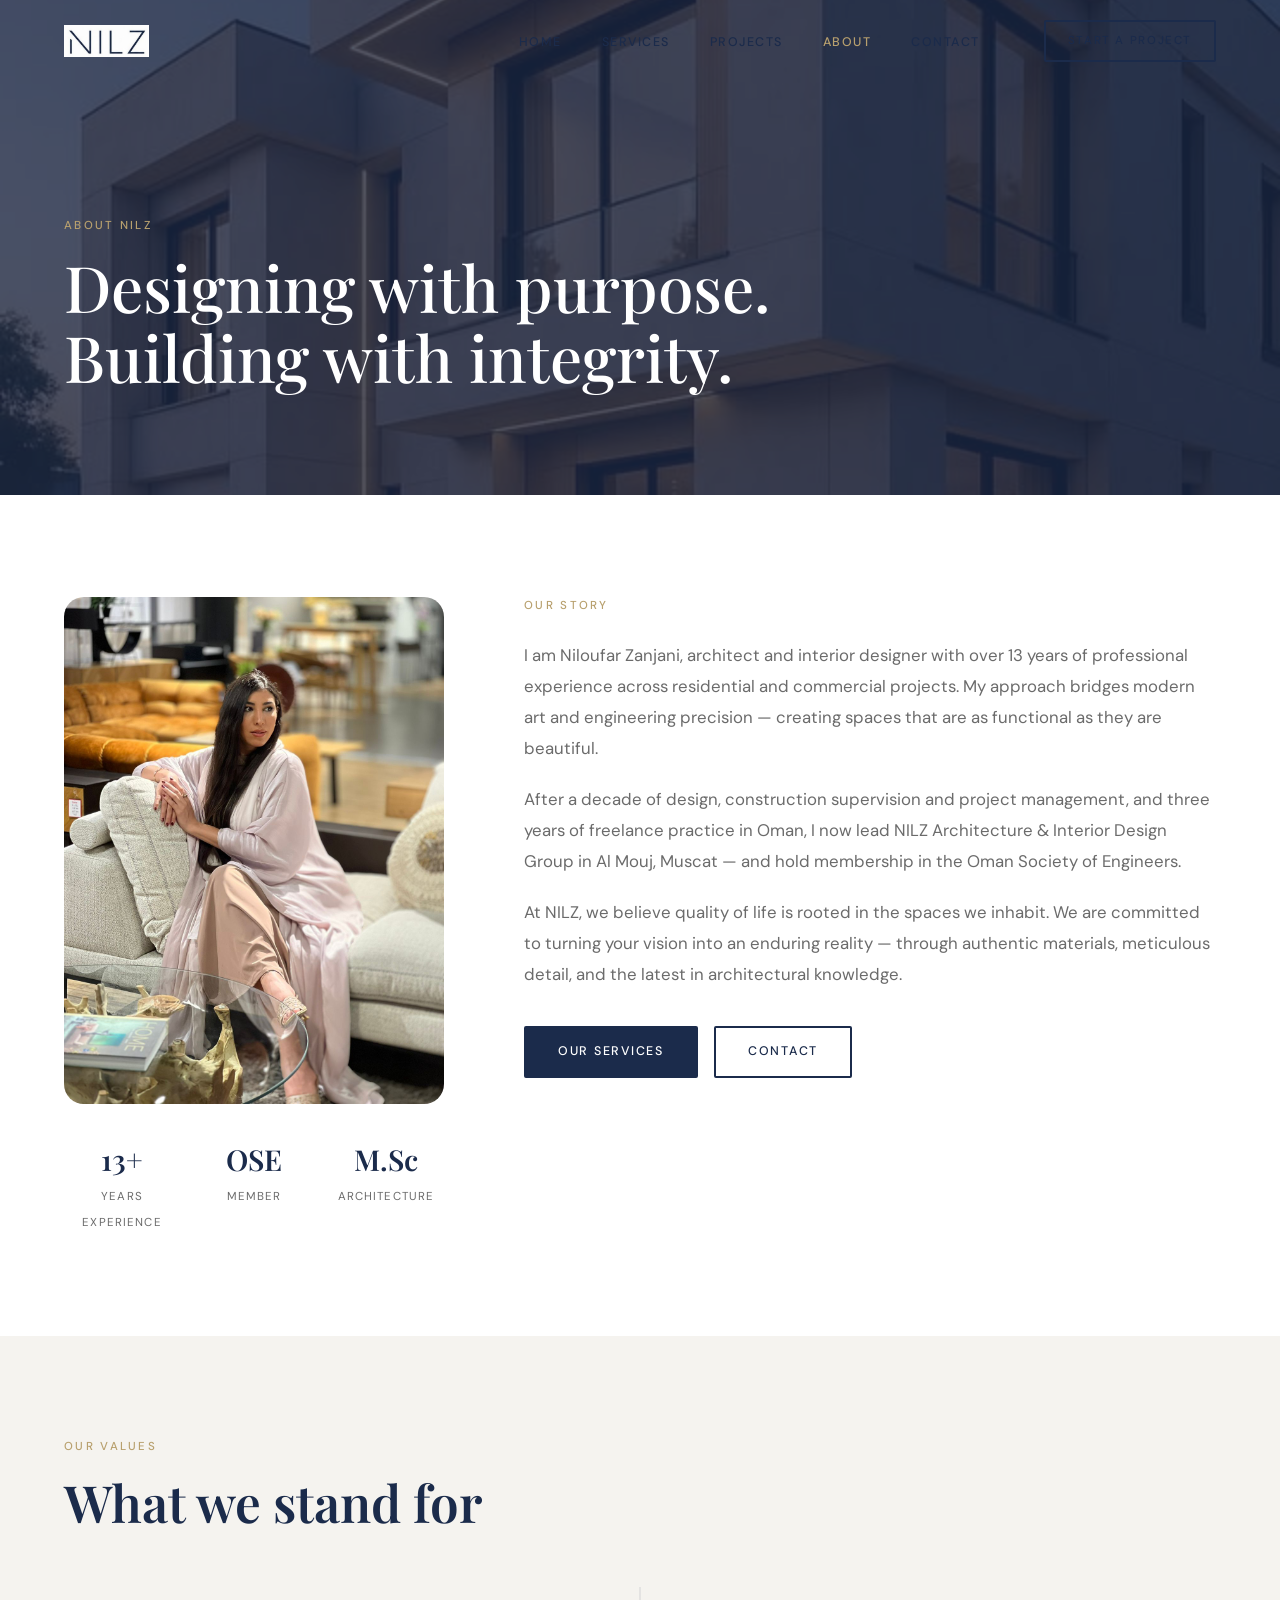
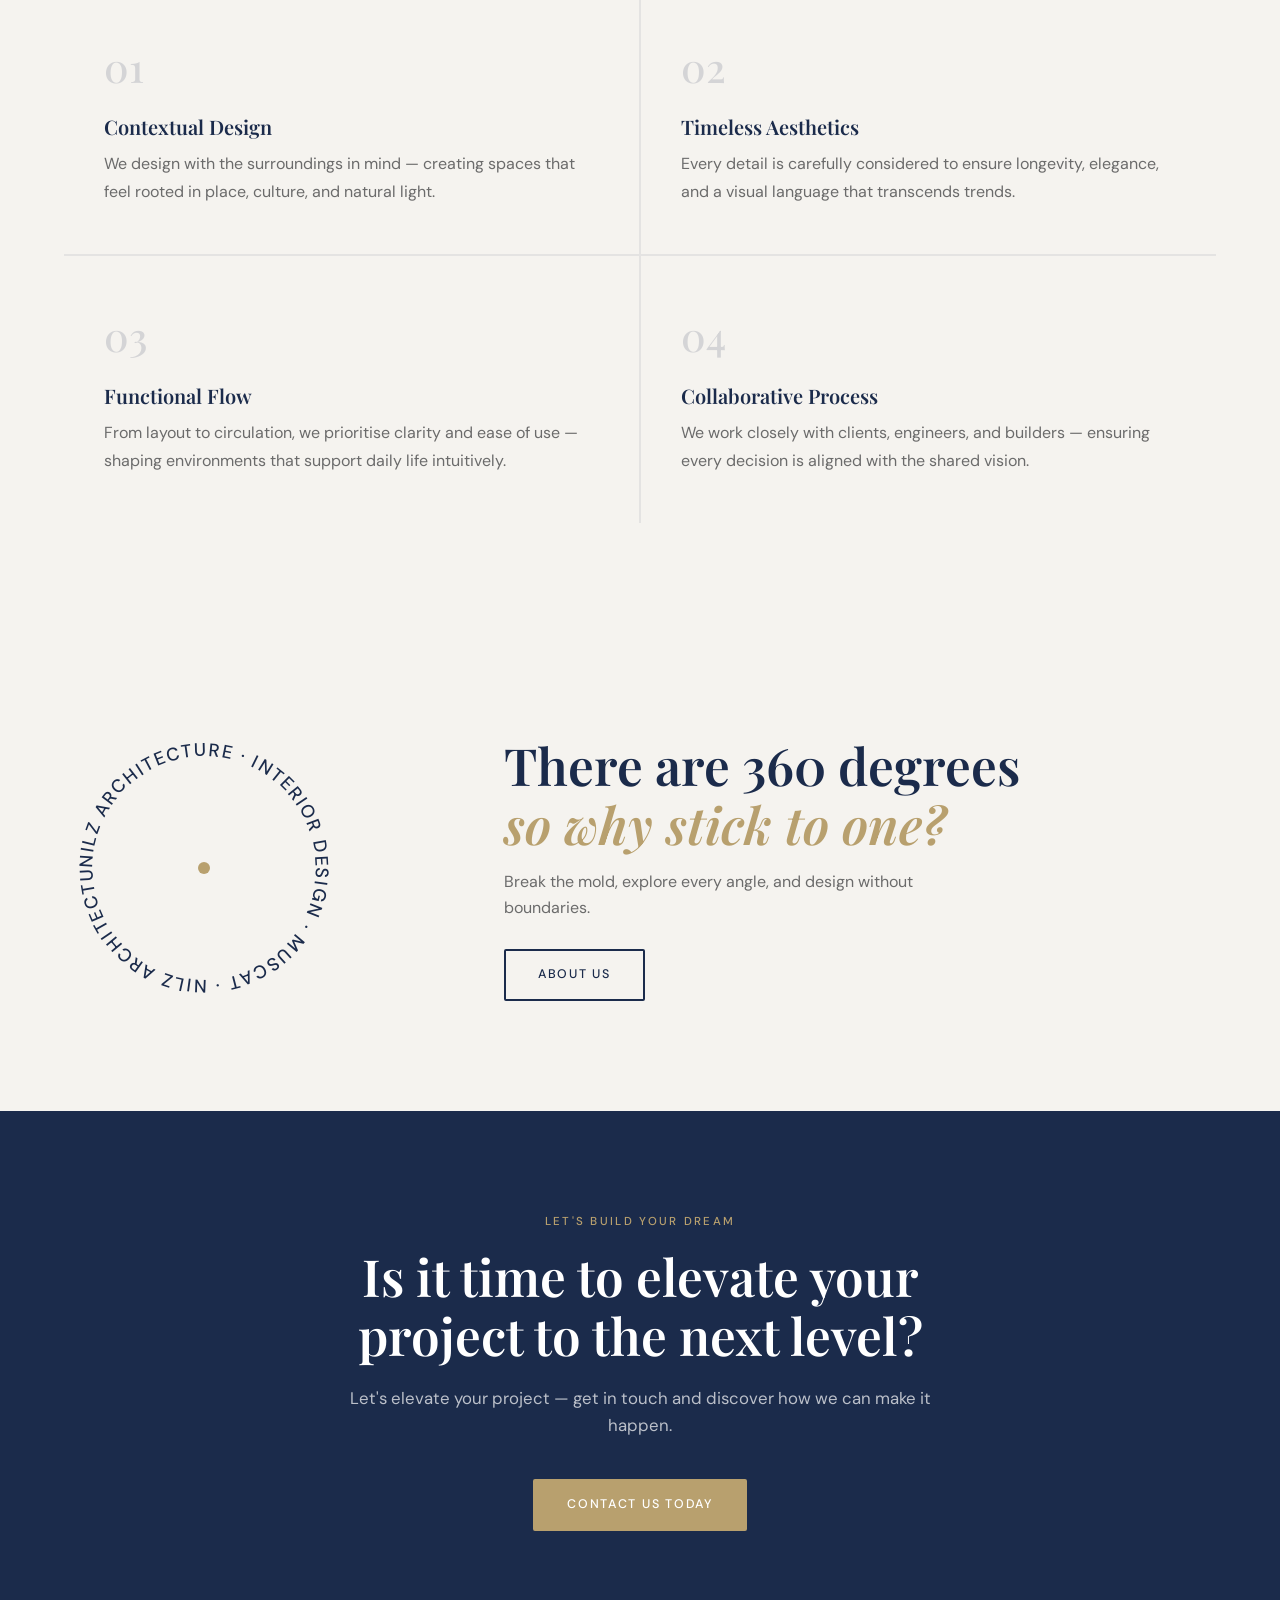
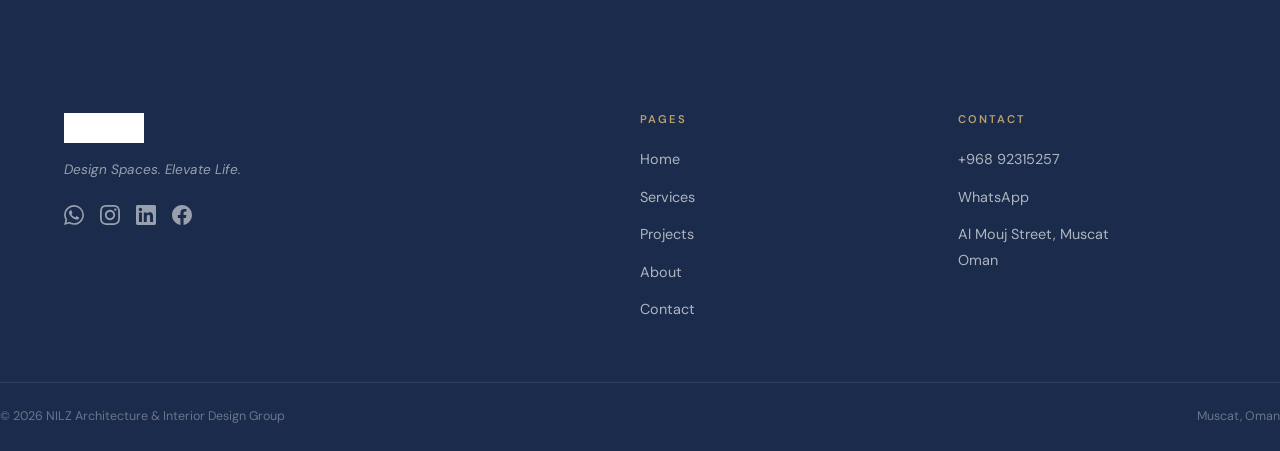
==== about.html @ 1bc5961c "feat(w2): complete 5-page site build — CSS, JS components, data files, all HTML pages, Netlify CMS -" ====
<!DOCTYPE html>
<html lang="en">
<head>
  <meta charset="UTF-8">
  <meta name="viewport" content="width=device-width, initial-scale=1.0">
  <title>About — NILZ Architecture & Interior Design Group</title>
  <link rel="icon" type="image/png" href="assets/images/logo.png">
  <link rel="preconnect" href="https://fonts.googleapis.com">
  <link rel="preconnect" href="https://fonts.gstatic.com" crossorigin>
  <link href="https://fonts.googleapis.com/css2?family=Playfair+Display:ital,wght@0,500;0,600;1,500;1,600&family=DM+Sans:wght@300;400;500&display=swap" rel="stylesheet">
  <link rel="stylesheet" href="css/style.css">
</head>
<body>

  <!-- ── Page hero ───────────────────────── -->
  <section class="page-hero">
    <img src="assets/images/project-2.jpg" alt="" class="page-hero__bg">
    <div class="page-hero__content">
      <span class="section-tag page-hero__tag">About NILZ</span>
      <h1 class="page-hero__title display" data-cms="hero_title">Designing with purpose.<br>Building with integrity.</h1>
    </div>
  </section>

  <!-- ── Bio ─────────────────────────────── -->
  <section class="section section--white about-bio">
    <div class="container about-bio__inner">
      <div class="about-bio__photo fade-up">
        <img src="assets/images/portrait.jpg" alt="Niloufar Zanjani" class="about-bio__img">
        <div class="about-bio__stats">
          <div class="stat-item"><span class="stat-number">13+</span><span class="stat-label">Years Experience</span></div>
          <div class="stat-item"><span class="stat-number">OSE</span><span class="stat-label">Member</span></div>
          <div class="stat-item"><span class="stat-number">M.Sc</span><span class="stat-label">Architecture</span></div>
        </div>
      </div>
      <div class="about-bio__text">
        <span class="section-tag">Our Story</span>
        <p class="fade-up" data-cms="bio_1">I am Niloufar Zanjani, architect and interior designer with over 13 years of professional experience.</p>
        <p class="fade-up delay-1" data-cms="bio_2">After a decade of design, construction supervision and project management, and three years of freelance practice in Oman, I now lead NILZ Architecture & Interior Design Group in Al Mouj, Muscat.</p>
        <p class="fade-up delay-2" data-cms="bio_3">At NILZ, we believe quality of life is rooted in the spaces we inhabit.</p>
        <div style="display:flex;gap:16px;margin-top:36px" class="fade-up delay-3">
          <a href="services.html" class="btn btn--solid">Our Services</a>
          <a href="contact.html" class="btn btn--outline">Contact</a>
        </div>
      </div>
    </div>
  </section>

  <!-- ── Values ──────────────────────────── -->
  <section class="section section--cream values-section">
    <div class="container">
      <span class="section-tag">Our Values</span>
      <h2 class="section-title fade-up">What we stand for</h2>
      <div class="values-grid" id="values-grid">
        <!-- rendered by content.js -->
      </div>
    </div>
  </section>

  <!-- ── Rotating 360° ───────────────────── -->
  <div id="rotating-text-placeholder"></div>

  <!-- ── CTA ─────────────────────────────── -->
  <div id="cta-placeholder"></div>

  <script src="https://identity.netlify.com/v1/netlify-identity-widget.js"></script>
  <script>
    if (window.netlifyIdentity) {
      window.netlifyIdentity.on("init", user => {
        if (!user) window.netlifyIdentity.on("login", () => document.location.href = "/admin/");
      });
    }
  </script>
  <script type="module">
    import { initHeader } from './js/components/header.js';
    import { initFooter } from './js/components/footer.js';
    import { initCTA    } from './js/components/cta.js';
    import { initRotatingText } from './js/components/rotating-text.js';
    import { loadSite, renderSiteContent } from './js/content.js';
    import { init as initMain } from './js/main.js';

    initHeader();
    initFooter();
    initCTA('#cta-placeholder');
    initRotatingText('#rotating-text-placeholder');

    // Render values from site.json
    const site = await loadSite();
    const values = site.about.values;
    document.getElementById('values-grid').innerHTML = values.map(v => `
      <div class="value-card fade-up">
        <span class="value-number">${v.number}</span>
        <h3 class="value-title">${v.title}</h3>
        <p class="value-body">${v.body}</p>
      </div>`).join('');

    await renderSiteContent('about');
    initMain();
  </script>
</body>
</html>
---- css/style.css ----
/* ═══════════════════════════════════════════
   NILZ W2 — style.css
   ═══════════════════════════════════════════ */

/* ─── Tokens ─────────────────────────────── */
:root {
  --navy:   #1B2B4B;
  --gold:   #B8A06E;
  --cream:  #F5F3EF;
  --white:  #FFFFFF;
  --gray:   #6B6B6B;
  --dark:   #111111;

  --font-display: 'Playfair Display', serif;
  --font-body:    'DM Sans', sans-serif;

  --max-w: 1280px;
  --pad:   clamp(24px, 5vw, 80px);
  --section-pad: clamp(64px, 8vw, 120px);

  --ease: cubic-bezier(0.4, 0, 0.2, 1);
  --radius: 8px;
}

/* ─── Reset ──────────────────────────────── */
*, *::before, *::after { box-sizing: border-box; margin: 0; padding: 0; }
html { scroll-behavior: smooth; }
body {
  font-family: var(--font-body);
  background: var(--cream);
  color: var(--navy);
  line-height: 1.6;
  -webkit-font-smoothing: antialiased;
}
img, video { display: block; max-width: 100%; }
a { color: inherit; text-decoration: none; }
button { cursor: pointer; border: none; background: none; font: inherit; }
ul { list-style: none; }

/* ─── Typography ─────────────────────────── */
h1, h2, h3, h4 {
  font-family: var(--font-display);
  font-weight: 600;
  line-height: 1.15;
}
.display {
  font-size: clamp(2.8rem, 6vw, 5.5rem);
  font-weight: 500;
  line-height: 1.1;
}
.section-title {
  font-size: clamp(2rem, 4vw, 3.5rem);
  font-weight: 600;
}
.section-tag {
  font-family: var(--font-body);
  font-size: 0.72rem;
  font-weight: 500;
  letter-spacing: 0.2em;
  text-transform: uppercase;
  color: var(--gold);
  display: block;
  margin-bottom: 16px;
}

/* ─── Layout utilities ───────────────────── */
.container {
  max-width: var(--max-w);
  margin: 0 auto;
  padding: 0 var(--pad);
}
.section { padding: var(--section-pad) 0; }
.section--dark { background: var(--navy); color: var(--white); }
.section--navy { background: var(--navy); color: var(--white); }
.section--cream { background: var(--cream); }
.section--white { background: var(--white); }

/* ─── Buttons ────────────────────────────── */
.btn {
  display: inline-flex;
  align-items: center;
  gap: 10px;
  padding: 14px 32px;
  font-family: var(--font-body);
  font-size: 0.78rem;
  font-weight: 500;
  letter-spacing: 0.14em;
  text-transform: uppercase;
  border-radius: 2px;
  transition: background 0.3s var(--ease), color 0.3s var(--ease), border-color 0.3s var(--ease);
}
.btn--solid {
  background: var(--navy);
  color: var(--white);
  border: 2px solid var(--navy);
}
.btn--solid:hover { background: var(--gold); border-color: var(--gold); }
.btn--outline {
  background: transparent;
  color: var(--navy);
  border: 2px solid var(--navy);
}
.btn--outline:hover { background: var(--navy); color: var(--white); }
.btn--outline-light {
  background: transparent;
  color: var(--white);
  border: 2px solid rgba(255,255,255,0.5);
}
.btn--outline-light:hover { background: var(--white); color: var(--navy); }
.btn--gold {
  background: var(--gold);
  color: var(--white);
  border: 2px solid var(--gold);
}
.btn--gold:hover { background: var(--navy); border-color: var(--navy); }

/* ─── Fade-in on scroll ──────────────────── */
.fade-up {
  opacity: 0;
  transform: translateY(40px);
  transition: opacity 0.7s var(--ease), transform 0.7s var(--ease);
}
.fade-up.visible {
  opacity: 1;
  transform: translateY(0);
}
.fade-up.delay-1 { transition-delay: 0.1s; }
.fade-up.delay-2 { transition-delay: 0.2s; }
.fade-up.delay-3 { transition-delay: 0.35s; }

/* ─── Page hero (inner pages) ────────────── */
.page-hero {
  height: 55vh;
  min-height: 360px;
  background: var(--navy);
  display: flex;
  align-items: flex-end;
  padding: 0 var(--pad);
  padding-bottom: var(--section-pad);
  position: relative;
  overflow: hidden;
}
.page-hero__bg {
  position: absolute;
  inset: 0;
  object-fit: cover;
  width: 100%;
  height: 100%;
  opacity: 0.25;
}
.page-hero__content { position: relative; z-index: 1; max-width: var(--max-w); width: 100%; margin: 0 auto; }
.page-hero__tag { color: var(--gold); }
.page-hero__title { color: var(--white); font-size: clamp(2.2rem, 5vw, 4rem); }

/* ─── Header ─────────────────────────────── */
#site-header {
  position: fixed;
  top: 0; left: 0; right: 0;
  z-index: 100;
  padding: 20px 0;
  transition: background 0.4s var(--ease), padding 0.4s var(--ease), box-shadow 0.4s var(--ease);
}
#site-header.scrolled {
  background: var(--white);
  padding: 12px 0;
  box-shadow: 0 2px 20px rgba(0,0,0,0.08);
}
.header-inner {
  display: flex;
  align-items: center;
  gap: 40px;
}
.header-logo__img { height: 32px; width: auto; }
.header-nav { margin-left: auto; }
.header-nav ul { display: flex; gap: 40px; }
.header-nav a {
  font-family: var(--font-body);
  font-size: 0.78rem;
  font-weight: 500;
  letter-spacing: 0.12em;
  text-transform: uppercase;
  color: var(--navy);
  transition: color 0.3s;
}
.header-nav a:hover,
.header-nav a.active { color: var(--gold); }

/* On hero pages header starts transparent with white text */
.hero-page #site-header:not(.scrolled) .header-nav a { color: var(--white); }
.hero-page #site-header:not(.scrolled) .header-cta {
  color: var(--white);
  border-color: rgba(255,255,255,0.6);
}
.hero-page #site-header:not(.scrolled) .header-logo__img {
  filter: brightness(0) invert(1);
}

.header-cta { margin-left: 24px; padding: 10px 22px; font-size: 0.72rem; }
.header-burger { display: none; flex-direction: column; gap: 5px; padding: 4px; }
.header-burger span {
  display: block; width: 24px; height: 2px;
  background: var(--navy); transition: all 0.3s;
}
.hero-page #site-header:not(.scrolled) .header-burger span { background: var(--white); }

@media (max-width: 900px) {
  .header-nav { display: none; }
  .header-nav.open {
    display: flex;
    position: fixed;
    inset: 0;
    background: var(--white);
    align-items: center;
    justify-content: center;
    z-index: 99;
  }
  .header-nav.open ul { flex-direction: column; align-items: center; gap: 32px; }
  .header-nav.open a { font-size: 1.5rem; letter-spacing: 0.1em; }
  .header-cta { display: none; }
  .header-burger { display: flex; margin-left: auto; z-index: 101; }
}

/* ─── Footer ─────────────────────────────── */
#site-footer {
  background: var(--navy);
  color: var(--white);
  padding-top: 80px;
}
.footer-inner {
  display: grid;
  grid-template-columns: 2fr 1fr 1fr;
  gap: 60px;
  padding-bottom: 60px;
  border-bottom: 1px solid rgba(255,255,255,0.1);
}
.footer-logo { height: 30px; margin-bottom: 16px; filter: brightness(0) invert(1); }
.footer-tagline { font-size: 0.85rem; color: rgba(255,255,255,0.55); margin-bottom: 24px; font-style: italic; }
.footer-social { display: flex; gap: 16px; }
.footer-social a { color: rgba(255,255,255,0.55); transition: color 0.3s; }
.footer-social a:hover { color: var(--gold); }
.footer-social svg { width: 20px; height: 20px; }
.footer-heading {
  font-family: var(--font-body);
  font-size: 0.7rem;
  font-weight: 600;
  letter-spacing: 0.18em;
  text-transform: uppercase;
  color: var(--gold);
  margin-bottom: 20px;
}
.footer-col ul { display: flex; flex-direction: column; gap: 12px; }
.footer-col a, .footer-col span {
  font-size: 0.9rem;
  color: rgba(255,255,255,0.65);
  transition: color 0.3s;
  line-height: 1.5;
}
.footer-col a:hover { color: var(--white); }
.footer-bottom {
  display: flex;
  justify-content: space-between;
  padding: 24px 0;
  font-size: 0.78rem;
  color: rgba(255,255,255,0.35);
}
@media (max-width: 900px) {
  .footer-inner { grid-template-columns: 1fr 1fr; gap: 40px; }
  .footer-brand { grid-column: span 2; }
}
@media (max-width: 600px) {
  .footer-inner { grid-template-columns: 1fr; }
  .footer-brand { grid-column: span 1; }
  .footer-bottom { flex-direction: column; gap: 8px; }
}

/* ─── CTA Section ────────────────────────── */
.cta-section { text-align: center; }
.cta-inner { max-width: 720px; margin: 0 auto; }
.cta-title { color: var(--white); margin-bottom: 20px; }
.cta-body { color: rgba(255,255,255,0.7); font-size: 1.05rem; margin-bottom: 40px; }

/* ─── Rotating Text ──────────────────────── */
.rotating-section { overflow: hidden; }
.rotating-wrapper {
  display: grid;
  grid-template-columns: 360px 1fr;
  align-items: center;
  gap: 80px;
  max-width: var(--max-w);
  margin: 0 auto;
  padding: 0 var(--pad);
}
.rotating-ring {
  position: relative;
  width: 280px;
  height: 280px;
  flex-shrink: 0;
}
.rotating-svg {
  width: 100%;
  height: 100%;
  animation: spin 24s linear infinite;
}
.rotating-text-svg {
  font-family: var(--font-body);
  font-size: 13px;
  font-weight: 500;
  letter-spacing: 0.1em;
  text-transform: uppercase;
  fill: var(--navy);
}
.rotating-dot {
  position: absolute;
  top: 50%;
  left: 50%;
  transform: translate(-50%,-50%);
  width: 12px;
  height: 12px;
  border-radius: 50%;
  background: var(--gold);
}
.rotating-caption h2 { margin-bottom: 16px; }
.rotating-caption h2 em { font-style: italic; color: var(--gold); }
.rotating-caption p { color: var(--gray); max-width: 420px; }

@keyframes spin { to { transform: rotate(360deg); } }

@media (max-width: 900px) {
  .rotating-wrapper { grid-template-columns: 1fr; text-align: center; }
  .rotating-ring { margin: 0 auto; }
  .rotating-caption p { margin: 0 auto; }
}

/* ─── Hero ───────────────────────────────── */
.hero-section {
  position: relative;
  height: 100svh;
  min-height: 600px;
  display: flex;
  align-items: center;
  overflow: hidden;
  background: var(--navy);
}
.hero-video {
  position: absolute;
  inset: 0;
  width: 100%; height: 100%;
  object-fit: cover;
  opacity: 0.45;
}
.hero-overlay {
  position: absolute;
  inset: 0;
  background: linear-gradient(to bottom, rgba(27,43,75,0.5) 0%, rgba(27,43,75,0.3) 60%, rgba(27,43,75,0.7) 100%);
}
.hero-content {
  position: relative;
  z-index: 1;
  padding-top: 100px;
}
.hero-eyebrow {
  font-family: var(--font-body);
  font-size: 0.72rem;
  font-weight: 500;
  letter-spacing: 0.2em;
  text-transform: uppercase;
  color: var(--gold);
  margin-bottom: 20px;
}
.hero-headline {
  color: var(--white);
  max-width: 780px;
  margin-bottom: 20px;
}
.hero-sub {
  font-family: var(--font-body);
  font-weight: 300;
  font-size: 1rem;
  letter-spacing: 0.3em;
  text-transform: uppercase;
  color: rgba(255,255,255,0.65);
  margin-bottom: 48px;
}
.hero-actions { display: flex; gap: 16px; flex-wrap: wrap; }
.hero-scroll-hint {
  position: absolute;
  bottom: 40px;
  right: var(--pad);
  display: flex;
  flex-direction: column;
  align-items: center;
  gap: 10px;
  color: rgba(255,255,255,0.5);
  font-size: 0.7rem;
  letter-spacing: 0.15em;
  text-transform: uppercase;
  writing-mode: vertical-rl;
}
.hero-scroll-line {
  width: 1px;
  height: 60px;
  background: linear-gradient(to bottom, rgba(255,255,255,0.5), transparent);
  animation: scroll-pulse 2s ease-in-out infinite;
}
@keyframes scroll-pulse {
  0%, 100% { opacity: 0.4; transform: scaleY(1); }
  50%       { opacity: 1;   transform: scaleY(1.2); }
}

/* ─── Marquee ────────────────────────────── */
.marquee-track {
  overflow: hidden;
  background: var(--navy);
  padding: 20px 0;
  white-space: nowrap;
}
.marquee-inner {
  display: inline-flex;
  gap: 0;
  animation: marquee-scroll 30s linear infinite;
}
.marquee-inner span {
  font-family: var(--font-body);
  font-size: 0.78rem;
  font-weight: 500;
  letter-spacing: 0.18em;
  text-transform: uppercase;
  color: rgba(255,255,255,0.7);
  padding: 0 28px;
}
.marquee-dot { color: var(--gold) !important; padding: 0 4px !important; }
@keyframes marquee-scroll {
  from { transform: translateX(0); }
  to   { transform: translateX(-50%); }
}

/* ─── About teaser ───────────────────────── */
.about-teaser__inner {
  display: grid;
  grid-template-columns: 1fr 1fr;
  gap: 80px;
  align-items: center;
}
.about-teaser__left .section-title { margin-bottom: 32px; }
.about-teaser__actions { display: flex; gap: 16px; flex-wrap: wrap; }
.about-teaser__right p {
  font-size: 1.05rem;
  color: var(--gray);
  line-height: 1.8;
  margin-bottom: 32px;
}
.about-teaser__img {
  width: 100%;
  border-radius: 20px;
  aspect-ratio: 3/4;
  object-fit: cover;
}
@media (max-width: 900px) {
  .about-teaser__inner { grid-template-columns: 1fr; gap: 48px; }
}

/* ─── Stacked project cards ──────────────── */
.stacked-projects .section-title em { font-style: italic; color: var(--gold); }
.stacked-projects__list { margin-top: 64px; }
.stack-card {
  display: grid;
  grid-template-columns: 1fr 1fr;
  min-height: 520px;
  border-top: 1px solid rgba(27,43,75,0.1);
}
.stack-card--reverse { direction: rtl; }
.stack-card--reverse > * { direction: ltr; }
.stack-card__img {
  background-size: cover;
  background-position: center;
  min-height: 420px;
}
.stack-card__body {
  padding: clamp(40px, 5vw, 80px);
  display: flex;
  flex-direction: column;
  justify-content: center;
}
.stack-card__title {
  font-size: clamp(1.8rem, 3vw, 2.8rem);
  margin: 12px 0 8px;
}
.stack-card__loc {
  font-size: 0.82rem;
  color: var(--gold);
  letter-spacing: 0.1em;
  margin-bottom: 16px;
}
.stack-card__desc { color: var(--gray); line-height: 1.8; }
@media (max-width: 900px) {
  .stack-card, .stack-card--reverse { grid-template-columns: 1fr; direction: ltr; }
  .stack-card__img { min-height: 300px; }
  .stack-card__body { padding: 32px var(--pad); }
}

/* ─── About page ─────────────────────────── */
.about-bio__inner {
  display: grid;
  grid-template-columns: 380px 1fr;
  gap: 80px;
  align-items: start;
}
.about-bio__img {
  width: 100%;
  border-radius: 20px;
  aspect-ratio: 3/4;
  object-fit: cover;
  margin-bottom: 32px;
}
.about-bio__stats {
  display: grid;
  grid-template-columns: repeat(3, 1fr);
  gap: 16px;
  text-align: center;
}
.stat-number {
  display: block;
  font-family: var(--font-display);
  font-size: 1.8rem;
  font-weight: 600;
  color: var(--navy);
}
.stat-label {
  font-size: 0.72rem;
  letter-spacing: 0.1em;
  text-transform: uppercase;
  color: var(--gray);
}
.about-bio__text .section-tag { margin-bottom: 24px; }
.about-bio__text p {
  font-size: 1.05rem;
  color: var(--gray);
  line-height: 1.85;
  margin-bottom: 20px;
}

/* Values grid */
.values-section .section-title { margin-bottom: 56px; }
.values-grid {
  display: grid;
  grid-template-columns: repeat(2, 1fr);
  gap: 2px;
  background: rgba(27,43,75,0.08);
}
.value-card {
  background: var(--cream);
  padding: 48px 40px;
  transition: background 0.3s;
}
.value-card:hover { background: var(--white); }
.value-number {
  display: block;
  font-family: var(--font-display);
  font-size: 2.5rem;
  font-weight: 500;
  color: rgba(27,43,75,0.15);
  margin-bottom: 16px;
}
.value-title {
  font-size: 1.25rem;
  margin-bottom: 12px;
  color: var(--navy);
}
.value-body { color: var(--gray); line-height: 1.75; }

@media (max-width: 900px) {
  .about-bio__inner { grid-template-columns: 1fr; }
  .values-grid { grid-template-columns: 1fr; }
}

/* ─── Services page ──────────────────────── */
.services-intro {
  font-size: 1.25rem;
  color: var(--gray);
  max-width: 600px;
  margin-bottom: 64px;
  line-height: 1.75;
}
.service-row {
  display: grid;
  grid-template-columns: 1fr 1fr;
  min-height: 480px;
  border-top: 1px solid rgba(27,43,75,0.1);
}
.service-row--reverse { direction: rtl; }
.service-row--reverse > * { direction: ltr; }
.service-row__img { background-size: cover; background-position: center; }
.service-row__body {
  padding: clamp(40px, 5vw, 80px);
  display: flex;
  flex-direction: column;
  justify-content: center;
}
.service-row__num {
  font-family: var(--font-display);
  font-size: 4rem;
  font-weight: 500;
  color: rgba(27,43,75,0.1);
  line-height: 1;
  margin-bottom: 16px;
}
.service-row__title { font-size: 2rem; margin-bottom: 16px; }
.service-row__desc { color: var(--gray); line-height: 1.8; margin-bottom: 24px; }
.service-row__tools { display: flex; flex-wrap: wrap; gap: 8px; }
.tool-tag {
  padding: 6px 14px;
  border: 1px solid rgba(27,43,75,0.2);
  border-radius: 2px;
  font-size: 0.72rem;
  letter-spacing: 0.1em;
  color: var(--navy);
}

/* Process grid */
.process-grid {
  display: grid;
  grid-template-columns: repeat(4, 1fr);
  gap: 2px;
}
.process-step {
  background: rgba(255,255,255,0.05);
  padding: 40px 32px;
  border-top: 3px solid transparent;
  transition: border-color 0.3s, background 0.3s;
}
.process-step:hover { border-color: var(--gold); background: rgba(255,255,255,0.08); }
.process-num {
  display: block;
  font-family: var(--font-display);
  font-size: 2.5rem;
  font-weight: 500;
  color: var(--gold);
  opacity: 0.5;
  margin-bottom: 16px;
}
.process-title { color: var(--white); font-size: 1.1rem; margin-bottom: 12px; }
.process-body { color: rgba(255,255,255,0.6); font-size: 0.92rem; line-height: 1.75; }

@media (max-width: 1100px) { .process-grid { grid-template-columns: repeat(2, 1fr); } }
@media (max-width: 900px) {
  .service-row, .service-row--reverse { grid-template-columns: 1fr; direction: ltr; }
  .service-row__img { min-height: 280px; }
  .process-grid { grid-template-columns: 1fr; }
}

/* ─── Projects page ──────────────────────── */
.filter-bar {
  display: flex;
  flex-wrap: wrap;
  gap: 10px;
  margin-bottom: 56px;
}
.filter-btn {
  padding: 10px 22px;
  border: 1px solid rgba(27,43,75,0.25);
  border-radius: 2px;
  font-family: var(--font-body);
  font-size: 0.75rem;
  font-weight: 500;
  letter-spacing: 0.1em;
  text-transform: uppercase;
  color: var(--navy);
  background: transparent;
  transition: all 0.3s;
}
.filter-btn:hover,
.filter-btn.active {
  background: var(--navy);
  color: var(--white);
  border-color: var(--navy);
}
.projects-grid {
  display: grid;
  grid-template-columns: repeat(3, 1fr);
  gap: 24px;
  margin-bottom: 64px;
}
.project-card {
  background: var(--white);
  border-radius: 8px;
  overflow: hidden;
  transition: transform 0.4s var(--ease), box-shadow 0.4s var(--ease);
}
.project-card:hover {
  transform: translateY(-6px);
  box-shadow: 0 20px 60px rgba(27,43,75,0.12);
}
.project-card__img {
  aspect-ratio: 4/3;
  background-size: cover;
  background-position: center;
  transition: transform 0.5s var(--ease);
}
.project-card:hover .project-card__img { transform: scale(1.04); }
.project-card__body { padding: 24px 28px 32px; }
.project-card__cat {
  font-size: 0.68rem;
  font-weight: 500;
  letter-spacing: 0.15em;
  text-transform: uppercase;
  color: var(--gold);
  display: block;
  margin-bottom: 8px;
}
.project-card__title {
  font-size: 1.2rem;
  margin-bottom: 6px;
}
.project-card__loc {
  font-size: 0.8rem;
  color: var(--gray);
  margin-bottom: 12px;
}
.project-card__desc {
  font-size: 0.88rem;
  color: var(--gray);
  line-height: 1.7;
}
.projects-instagram {
  text-align: center;
  padding: 48px 0;
  border-top: 1px solid rgba(27,43,75,0.1);
}
.projects-instagram p {
  color: var(--gray);
  margin-bottom: 16px;
  font-size: 0.9rem;
  letter-spacing: 0.08em;
  text-transform: uppercase;
}
.page-hero__title em { font-style: italic; color: var(--gold); }

@media (max-width: 1100px) { .projects-grid { grid-template-columns: repeat(2, 1fr); } }
@media (max-width: 600px) { .projects-grid { grid-template-columns: 1fr; } }

/* ─── Contact page ───────────────────────── */
.contact-inner {
  display: grid;
  grid-template-columns: 1fr 380px;
  gap: 80px;
  align-items: start;
}
.contact-form__title { font-size: 1.8rem; margin-bottom: 40px; }
.form-row { display: grid; grid-template-columns: 1fr 1fr; gap: 20px; }
.form-group { display: flex; flex-direction: column; gap: 8px; margin-bottom: 20px; }
.form-group label {
  font-size: 0.75rem;
  font-weight: 500;
  letter-spacing: 0.1em;
  text-transform: uppercase;
  color: var(--navy);
}
.form-group input,
.form-group textarea,
.form-group select {
  padding: 14px 16px;
  border: 1px solid rgba(27,43,75,0.2);
  border-radius: 2px;
  font-family: var(--font-body);
  font-size: 0.95rem;
  color: var(--navy);
  background: var(--cream);
  transition: border-color 0.3s;
  outline: none;
}
.form-group input:focus,
.form-group textarea:focus { border-color: var(--gold); background: var(--white); }
.form-group textarea { resize: vertical; min-height: 120px; }
.form-checks { display: flex; flex-wrap: wrap; gap: 12px; }
.check-label {
  display: flex;
  align-items: center;
  gap: 8px;
  font-size: 0.88rem;
  cursor: pointer;
  color: var(--navy);
}
.check-label input { accent-color: var(--gold); width: 16px; height: 16px; }

.contact-info { padding-top: 8px; }
.contact-info__item { margin-bottom: 40px; }
.contact-info__label {
  display: block;
  font-size: 0.7rem;
  font-weight: 500;
  letter-spacing: 0.18em;
  text-transform: uppercase;
  color: var(--gold);
  margin-bottom: 8px;
}
.contact-info__value {
  font-size: 1.1rem;
  color: var(--navy);
  line-height: 1.6;
}
a.contact-info__value:hover { color: var(--gold); }
.contact-socials { display: flex; gap: 16px; margin-top: 4px; }
.contact-social-link { color: var(--navy); opacity: 0.6; transition: opacity 0.3s, color 0.3s; }
.contact-social-link:hover { opacity: 1; color: var(--gold); }
.contact-social-link svg { width: 22px; height: 22px; }

@media (max-width: 1000px) { .contact-inner { grid-template-columns: 1fr; } }
@media (max-width: 600px) { .form-row { grid-template-columns: 1fr; } }

/* ─── Global responsive ──────────────────── */
@media (max-width: 900px) {
  :root { --pad: 24px; --section-pad: 64px; }
}
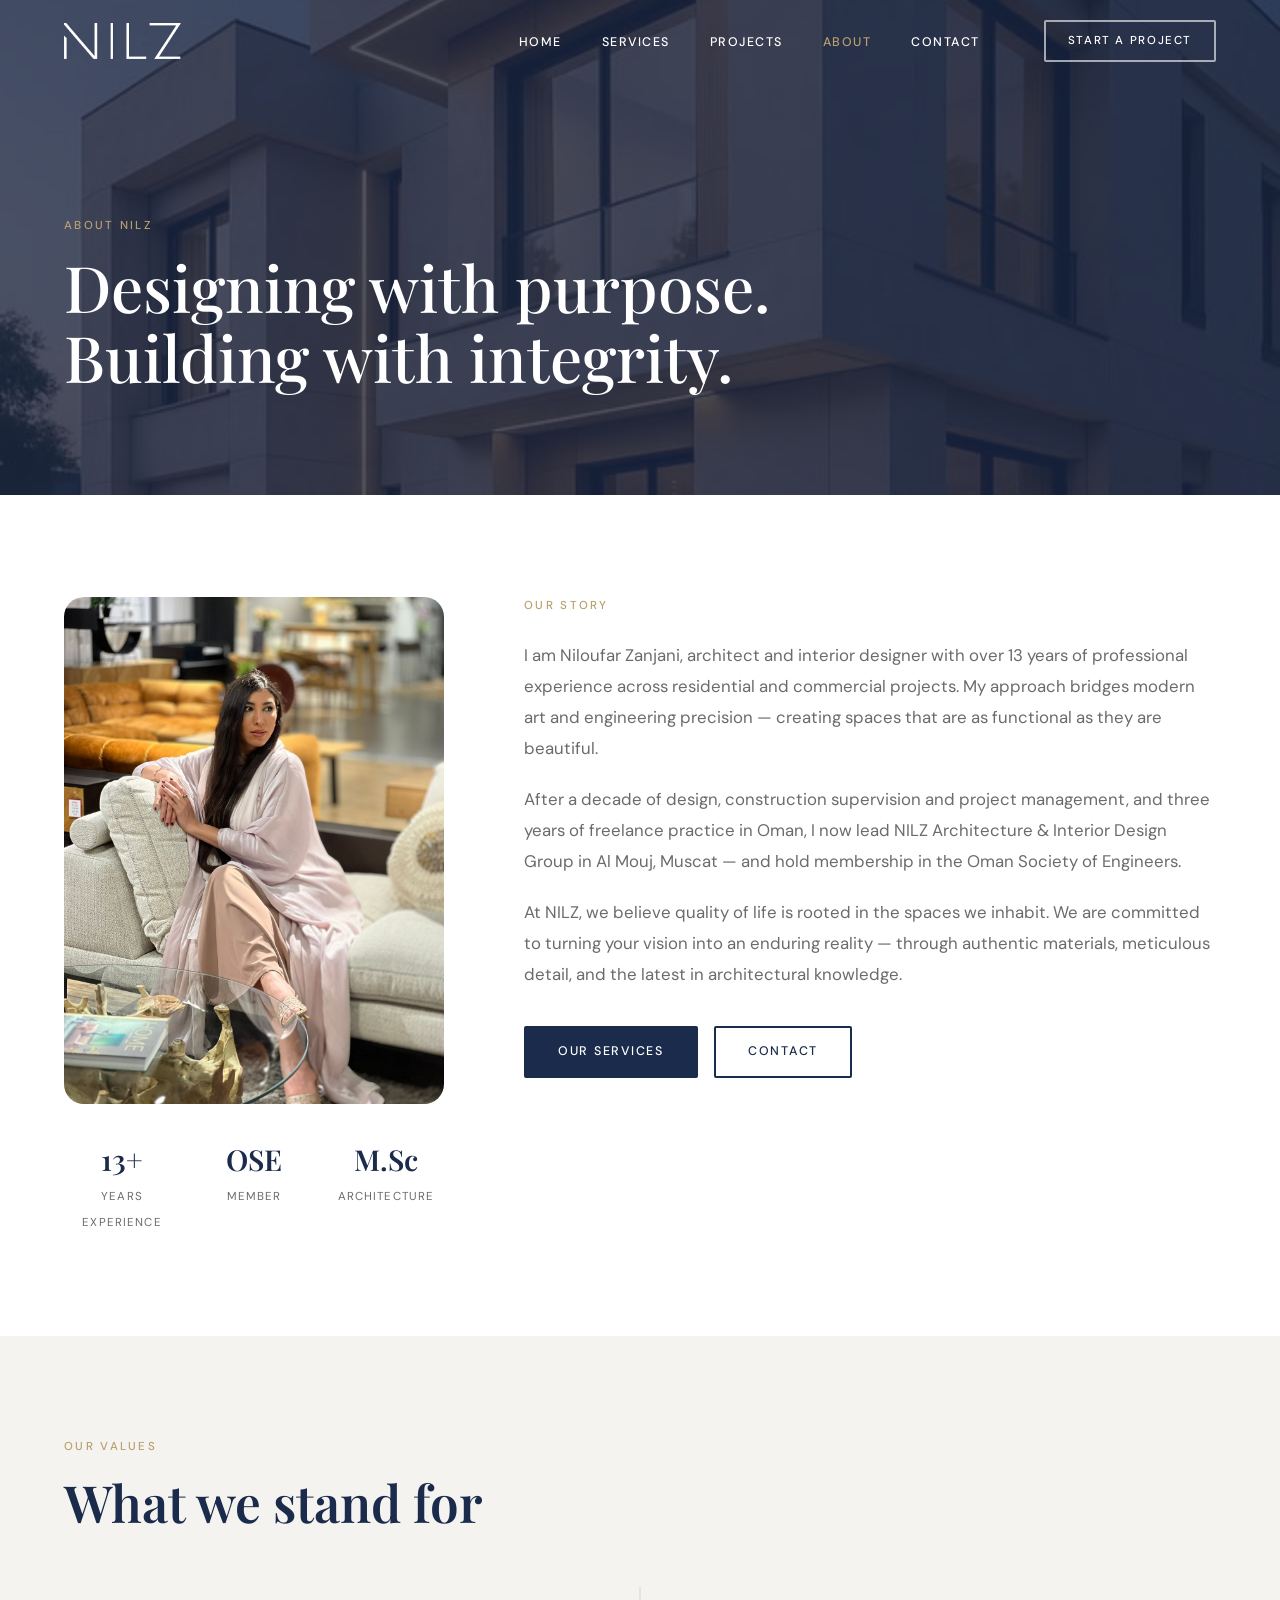
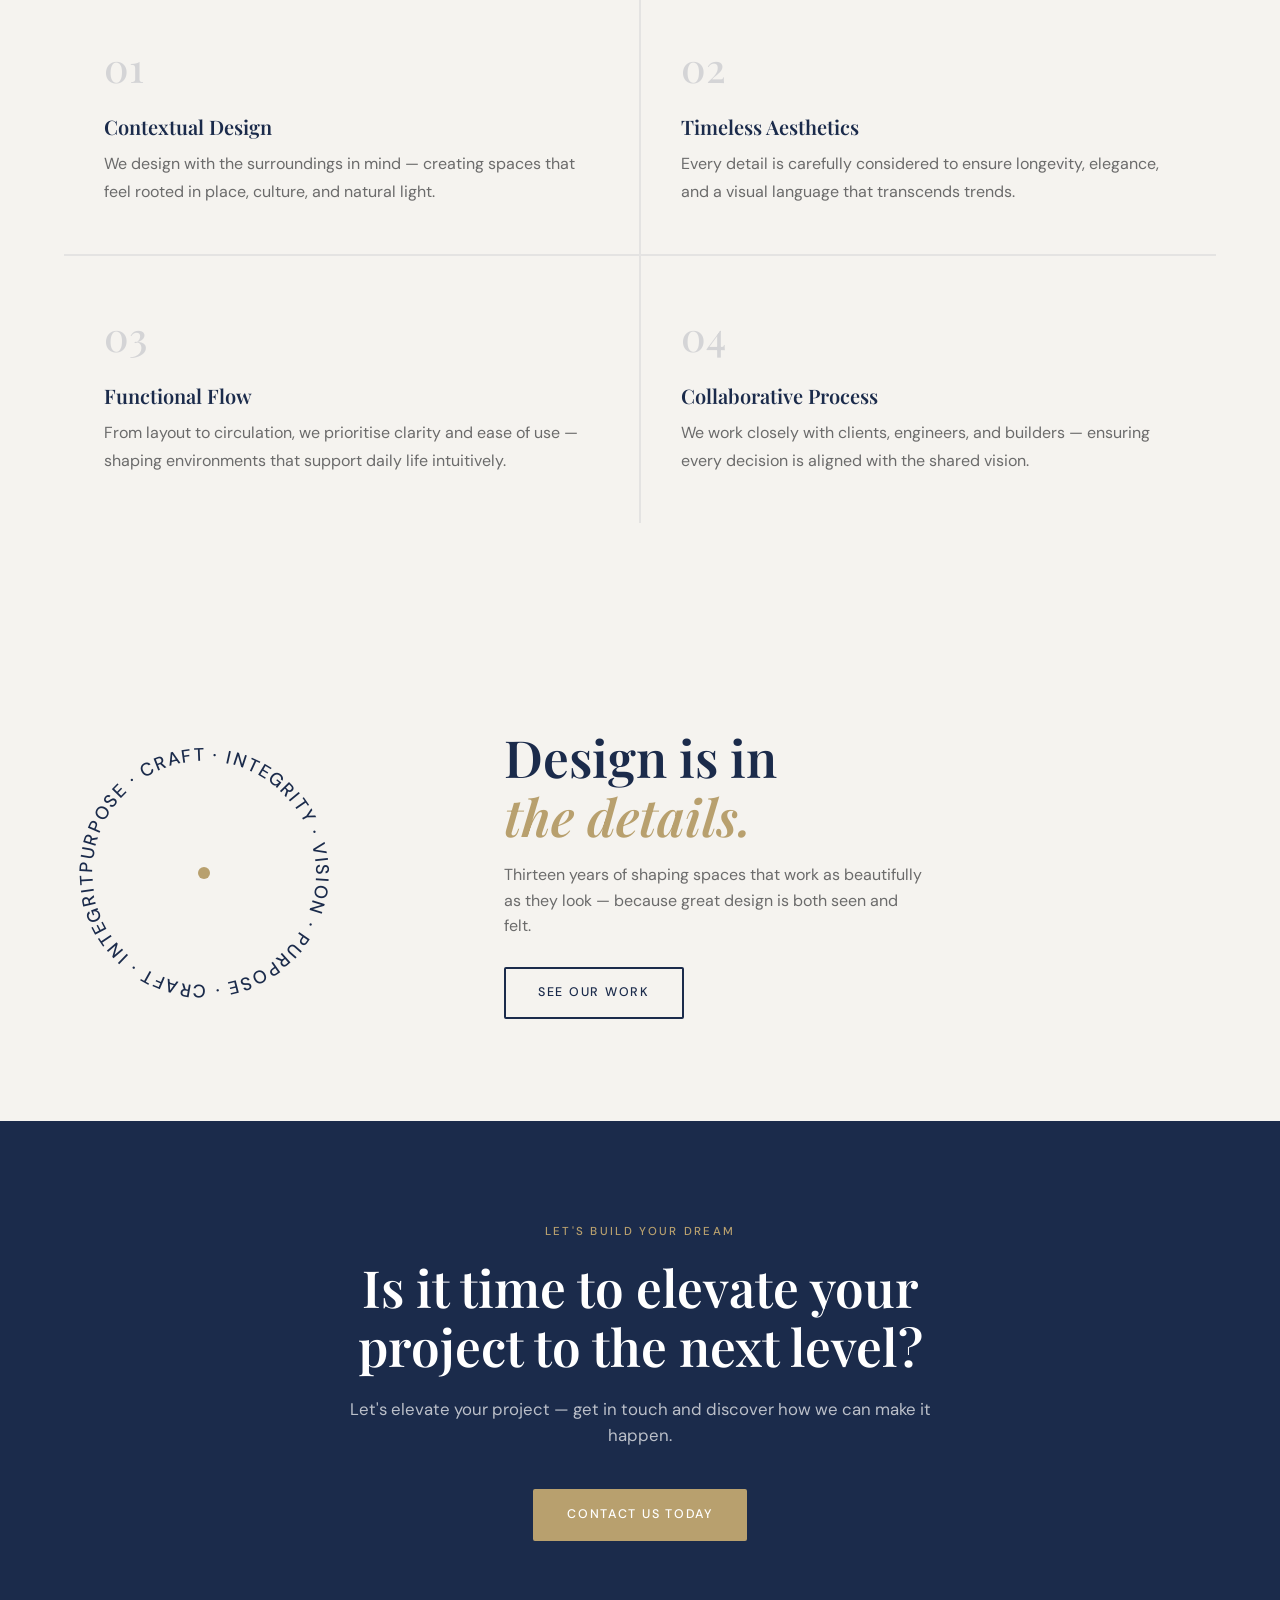
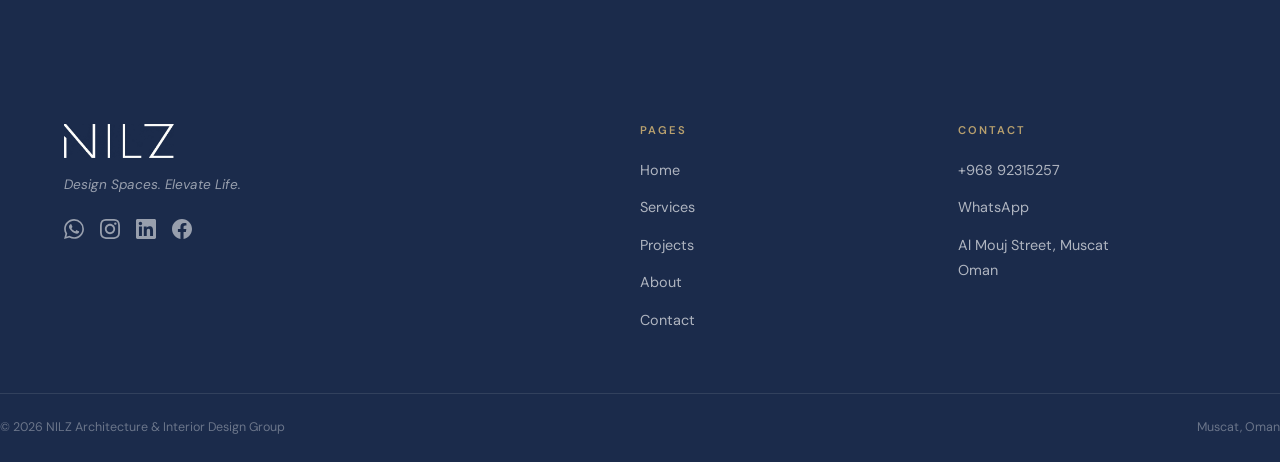
==== commit a2a3d67e: "feat: page-specific rotating-text section with meaningful content Component now accepts opts so each" ====
--- a/about.html
+++ b/about.html
@@ -81,7 +81,14 @@
     initHeader();
     initFooter();
     initCTA('#cta-placeholder');
-    initRotatingText('#rotating-text-placeholder');
+    initRotatingText('#rotating-text-placeholder', {
+      ringText:   'PURPOSE · CRAFT · INTEGRITY · VISION · PURPOSE · CRAFT · INTEGRITY · VISION · ',
+      headline:   'Design is in',
+      headlineEm: 'the details.',
+      sub:        'Thirteen years of shaping spaces that work as beautifully as they look — because great design is both seen and felt.',
+      ctaLabel:   'See Our Work',
+      ctaHref:    'projects.html',
+    });
 
     // Render values from site.json
     const site = await loadSite();
--- a/css/style.css
+++ b/css/style.css
@@ -170,7 +170,20 @@
   align-items: center;
   gap: 40px;
 }
-.header-logo__img { height: 32px; width: auto; }
+
+/* ── Logo swap ──────────────────────────────
+   All pages open with a dark hero behind the transparent header.
+   Default = white logo. On scroll the header turns white → blue logo. */
+.header-logo { display: flex; align-items: center; }
+.header-logo__img { height: 36px; width: auto; display: block; }
+.header-logo__img--white { display: block; }
+.header-logo__img--blue  { display: none; }
+#site-header.scrolled .header-logo__img--white { display: none; }
+#site-header.scrolled .header-logo__img--blue  { display: block; }
+
+/* ── Nav links ─────────────────────────────
+   Default = white (all pages have a dark hero behind transparent header).
+   Scrolled = navy (white header background). */
 .header-nav { margin-left: auto; }
 .header-nav ul { display: flex; gap: 40px; }
 .header-nav a {
@@ -179,29 +192,33 @@
   font-weight: 500;
   letter-spacing: 0.12em;
   text-transform: uppercase;
-  color: var(--navy);
+  color: var(--white);
   transition: color 0.3s;
 }
 .header-nav a:hover,
 .header-nav a.active { color: var(--gold); }
-
-/* On hero pages header starts transparent with white text */
-.hero-page #site-header:not(.scrolled) .header-nav a { color: var(--white); }
-.hero-page #site-header:not(.scrolled) .header-cta {
+#site-header.scrolled .header-nav a { color: var(--navy); }
+#site-header.scrolled .header-nav a:hover,
+#site-header.scrolled .header-nav a.active { color: var(--gold); }
+
+/* ── CTA button + burger ────────────────── */
+.header-cta {
+  margin-left: 24px;
+  padding: 10px 22px;
+  font-size: 0.72rem;
   color: var(--white);
   border-color: rgba(255,255,255,0.6);
 }
-.hero-page #site-header:not(.scrolled) .header-logo__img {
-  filter: brightness(0) invert(1);
-}
-
-.header-cta { margin-left: 24px; padding: 10px 22px; font-size: 0.72rem; }
+#site-header.scrolled .header-cta {
+  color: var(--navy);
+  border-color: var(--navy);
+}
 .header-burger { display: none; flex-direction: column; gap: 5px; padding: 4px; }
 .header-burger span {
   display: block; width: 24px; height: 2px;
-  background: var(--navy); transition: all 0.3s;
-}
-.hero-page #site-header:not(.scrolled) .header-burger span { background: var(--white); }
+  background: var(--white); transition: all 0.3s;
+}
+#site-header.scrolled .header-burger span { background: var(--navy); }
 
 @media (max-width: 900px) {
   .header-nav { display: none; }
@@ -215,7 +232,7 @@
     z-index: 99;
   }
   .header-nav.open ul { flex-direction: column; align-items: center; gap: 32px; }
-  .header-nav.open a { font-size: 1.5rem; letter-spacing: 0.1em; }
+  .header-nav.open a { font-size: 1.5rem; letter-spacing: 0.1em; color: var(--navy); }
   .header-cta { display: none; }
   .header-burger { display: flex; margin-left: auto; z-index: 101; }
 }
@@ -233,7 +250,12 @@
   padding-bottom: 60px;
   border-bottom: 1px solid rgba(255,255,255,0.1);
 }
-.footer-logo { height: 30px; margin-bottom: 16px; filter: brightness(0) invert(1); }
+.footer-logo {
+  height: 34px;
+  width: auto;
+  margin-bottom: 16px;
+  display: block;
+}
 .footer-tagline { font-size: 0.85rem; color: rgba(255,255,255,0.55); margin-bottom: 24px; font-style: italic; }
 .footer-social { display: flex; gap: 16px; }
 .footer-social a { color: rgba(255,255,255,0.55); transition: color 0.3s; }
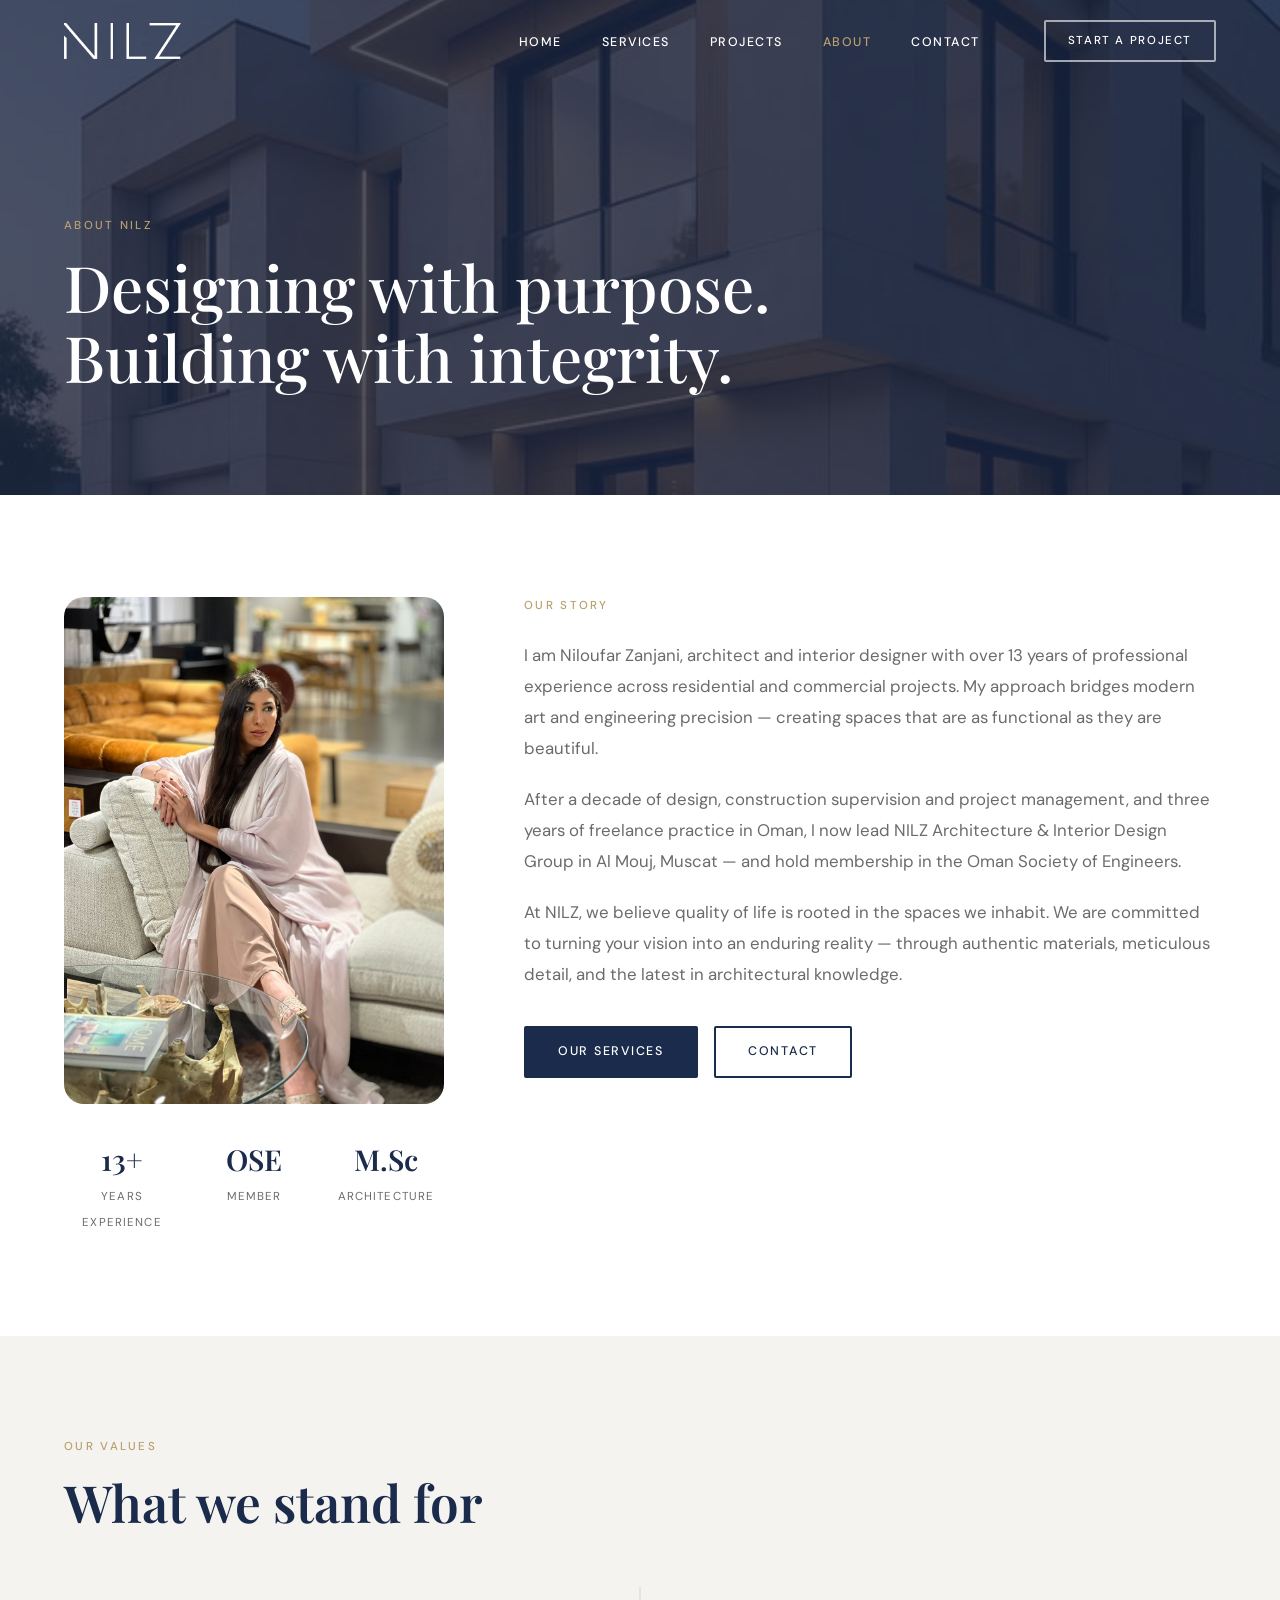
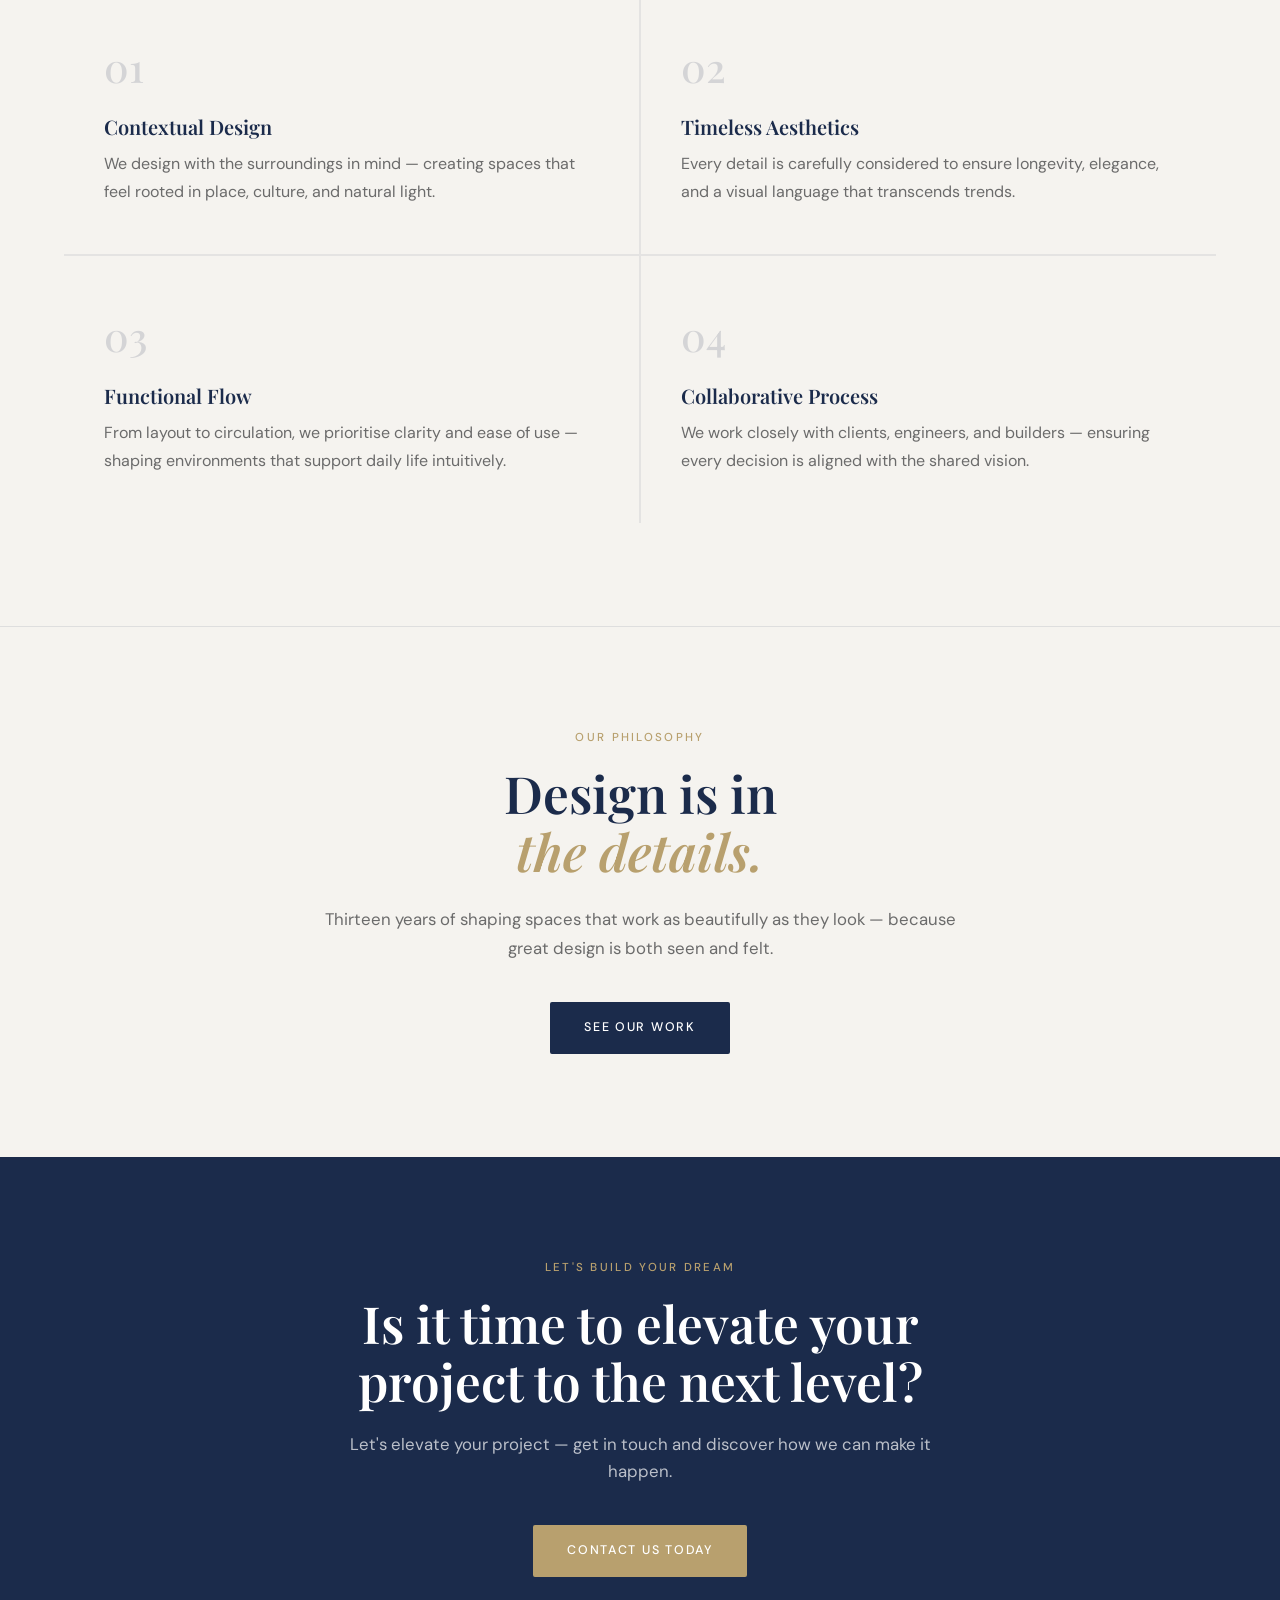
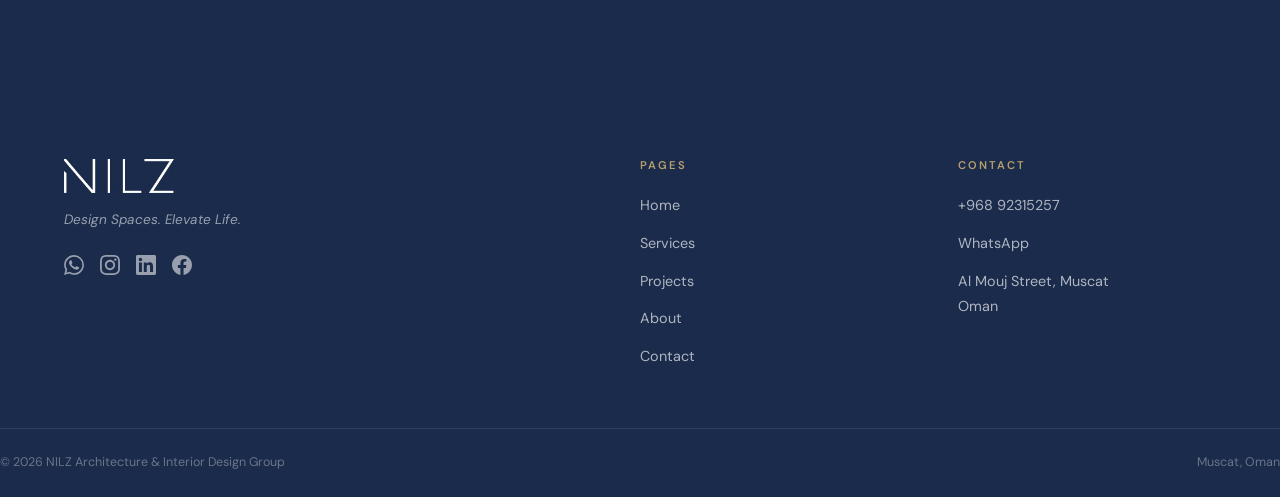
==== commit 36fb04fa: "refactor: replace spinning ring with clean typographic statement section Remove SVG rotation animati" ====
--- a/about.html
+++ b/about.html
@@ -82,7 +82,7 @@
     initFooter();
     initCTA('#cta-placeholder');
     initRotatingText('#rotating-text-placeholder', {
-      ringText:   'PURPOSE · CRAFT · INTEGRITY · VISION · PURPOSE · CRAFT · INTEGRITY · VISION · ',
+      tag:        'Our Philosophy',
       headline:   'Design is in',
       headlineEm: 'the details.',
       sub:        'Thirteen years of shaping spaces that work as beautifully as they look — because great design is both seen and felt.',
--- a/css/style.css
+++ b/css/style.css
@@ -301,57 +301,21 @@
 .cta-title { color: var(--white); margin-bottom: 20px; }
 .cta-body { color: rgba(255,255,255,0.7); font-size: 1.05rem; margin-bottom: 40px; }
 
-/* ─── Rotating Text ──────────────────────── */
-.rotating-section { overflow: hidden; }
-.rotating-wrapper {
-  display: grid;
-  grid-template-columns: 360px 1fr;
-  align-items: center;
-  gap: 80px;
-  max-width: var(--max-w);
-  margin: 0 auto;
-  padding: 0 var(--pad);
-}
-.rotating-ring {
-  position: relative;
-  width: 280px;
-  height: 280px;
-  flex-shrink: 0;
-}
-.rotating-svg {
-  width: 100%;
-  height: 100%;
-  animation: spin 24s linear infinite;
-}
-.rotating-text-svg {
-  font-family: var(--font-body);
-  font-size: 13px;
-  font-weight: 500;
-  letter-spacing: 0.1em;
-  text-transform: uppercase;
-  fill: var(--navy);
-}
-.rotating-dot {
-  position: absolute;
-  top: 50%;
-  left: 50%;
-  transform: translate(-50%,-50%);
-  width: 12px;
-  height: 12px;
-  border-radius: 50%;
-  background: var(--gold);
-}
-.rotating-caption h2 { margin-bottom: 16px; }
-.rotating-caption h2 em { font-style: italic; color: var(--gold); }
-.rotating-caption p { color: var(--gray); max-width: 420px; }
-
-@keyframes spin { to { transform: rotate(360deg); } }
-
-@media (max-width: 900px) {
-  .rotating-wrapper { grid-template-columns: 1fr; text-align: center; }
-  .rotating-ring { margin: 0 auto; }
-  .rotating-caption p { margin: 0 auto; }
-}
+/* ─── Statement Section ───────────────────── */
+.statement-section { border-top: 1px solid rgba(27,43,75,0.1); }
+.statement-inner {
+  max-width: 760px;
+  text-align: center;
+}
+.statement-headline { margin-bottom: 24px; }
+.statement-headline em { font-style: italic; color: var(--gold); }
+.statement-sub {
+  color: var(--gray);
+  font-size: 1.05rem;
+  line-height: 1.7;
+  margin-bottom: 40px;
+}
+.statement-cta { margin: 0 auto; }
 
 /* ─── Hero ───────────────────────────────── */
 .hero-section {
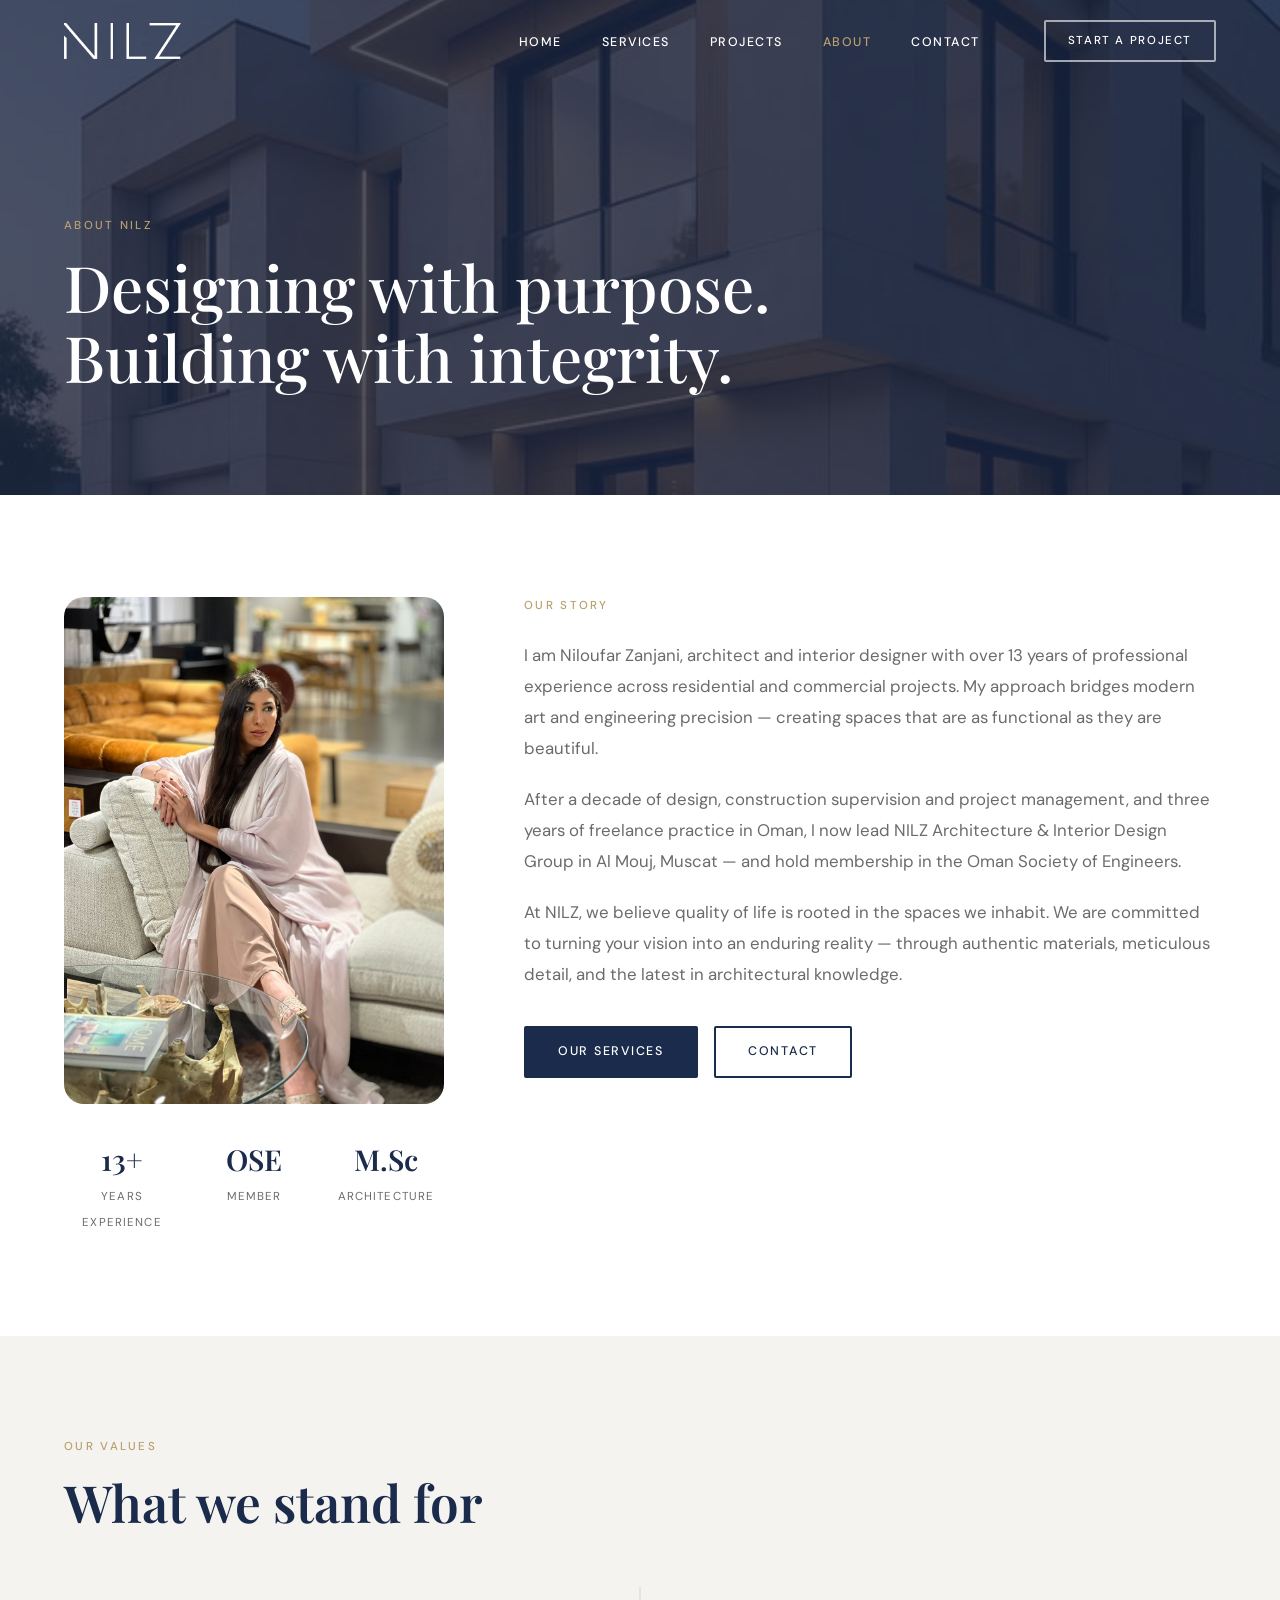
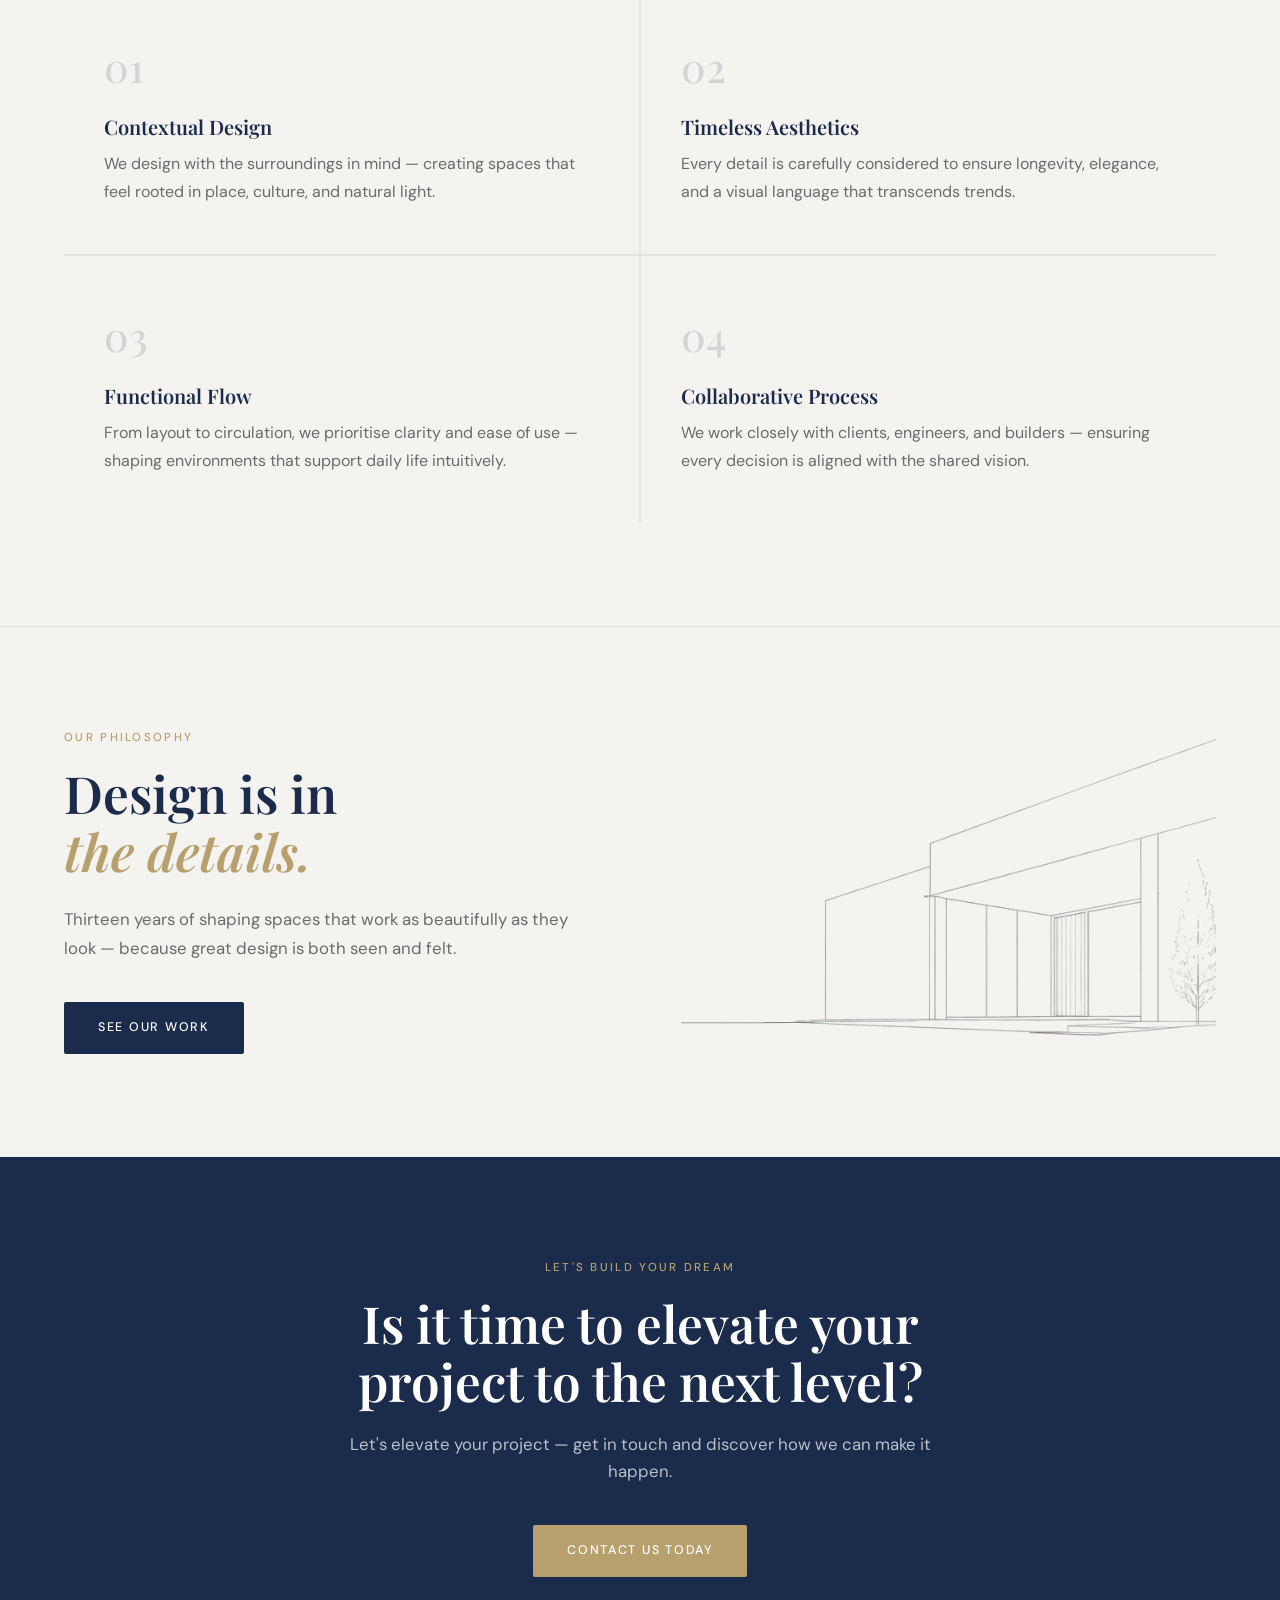
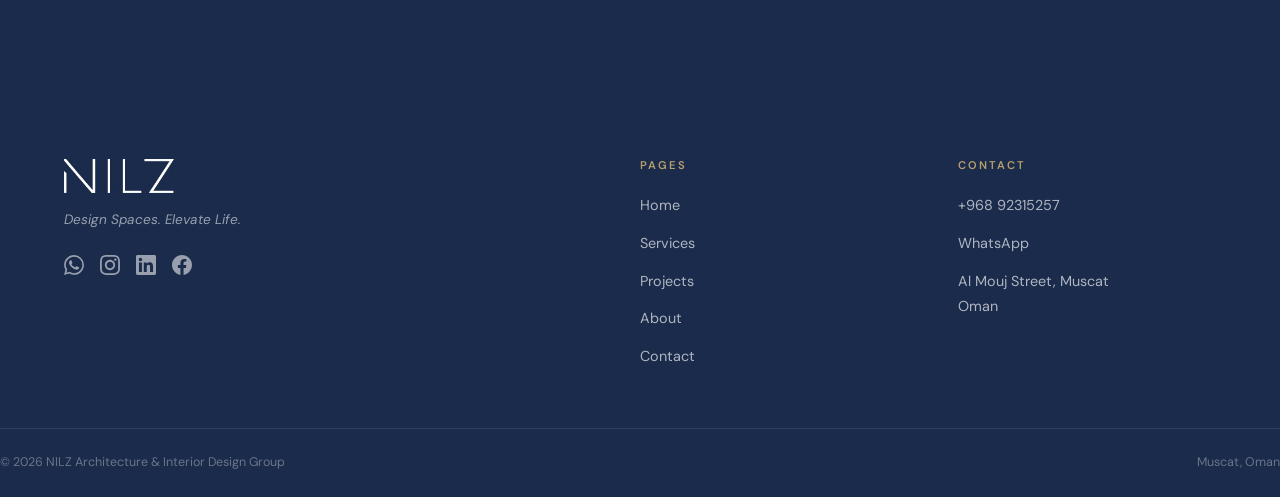
==== commit aa80a390: "feat: add line art to statement section on About and Services pages Co-Authored-By: Claude Sonnet 4." ====
--- a/about.html
+++ b/about.html
@@ -82,12 +82,13 @@
     initFooter();
     initCTA('#cta-placeholder');
     initRotatingText('#rotating-text-placeholder', {
-      tag:        'Our Philosophy',
-      headline:   'Design is in',
-      headlineEm: 'the details.',
-      sub:        'Thirteen years of shaping spaces that work as beautifully as they look — because great design is both seen and felt.',
-      ctaLabel:   'See Our Work',
-      ctaHref:    'projects.html',
+      tag:            'Our Philosophy',
+      headline:       'Design is in',
+      headlineEm:     'the details.',
+      sub:            'Thirteen years of shaping spaces that work as beautifully as they look — because great design is both seen and felt.',
+      ctaLabel:       'See Our Work',
+      ctaHref:        'projects.html',
+      decorativeImage:'assets/images/line-art-hero.png',
     });
 
     // Render values from site.json
--- a/css/style.css
+++ b/css/style.css
@@ -303,10 +303,34 @@
 
 /* ─── Statement Section ───────────────────── */
 .statement-section { border-top: 1px solid rgba(27,43,75,0.1); }
-.statement-inner {
-  max-width: 760px;
-  text-align: center;
-}
+
+/* Centred (About / Services) */
+.statement-inner { max-width: 760px; text-align: center; }
+.statement-cta   { margin: 0 auto; }
+
+/* Split with decorative image (Home) */
+.statement-section--split { overflow: hidden; }
+.statement-split {
+  display: grid;
+  grid-template-columns: 1fr 1fr;
+  align-items: center;
+  gap: 60px;
+}
+.statement-body { padding-right: 20px; }
+.statement-art {
+  display: flex;
+  align-items: center;
+  justify-content: center;
+  position: relative;
+}
+.statement-art__img {
+  width: 100%;
+  height: auto;
+  opacity: 0.55;
+  mix-blend-mode: multiply;
+}
+
+/* Shared */
 .statement-headline { margin-bottom: 24px; }
 .statement-headline em { font-style: italic; color: var(--gold); }
 .statement-sub {
@@ -315,7 +339,12 @@
   line-height: 1.7;
   margin-bottom: 40px;
 }
-.statement-cta { margin: 0 auto; }
+
+@media (max-width: 768px) {
+  .statement-split { grid-template-columns: 1fr; }
+  .statement-art   { display: none; }
+  .statement-inner { text-align: center; }
+}
 
 /* ─── Hero ───────────────────────────────── */
 .hero-section {
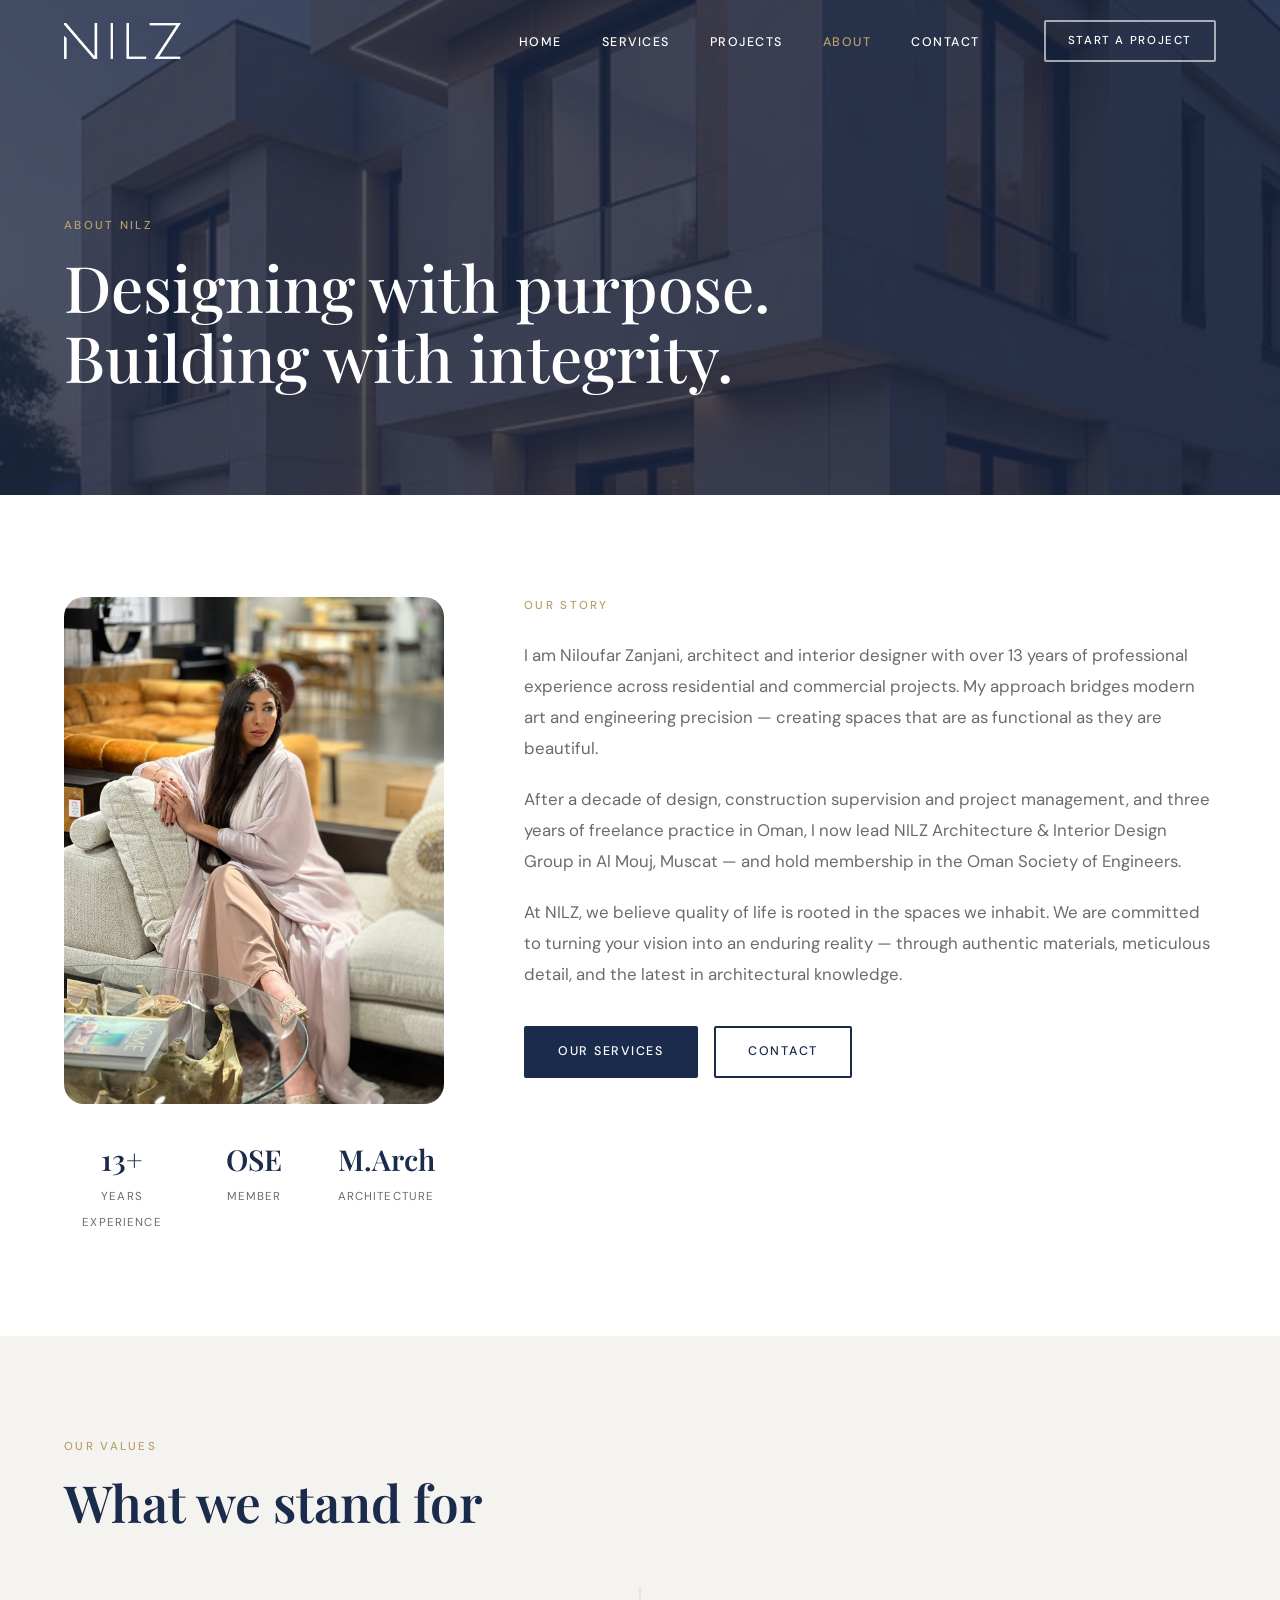
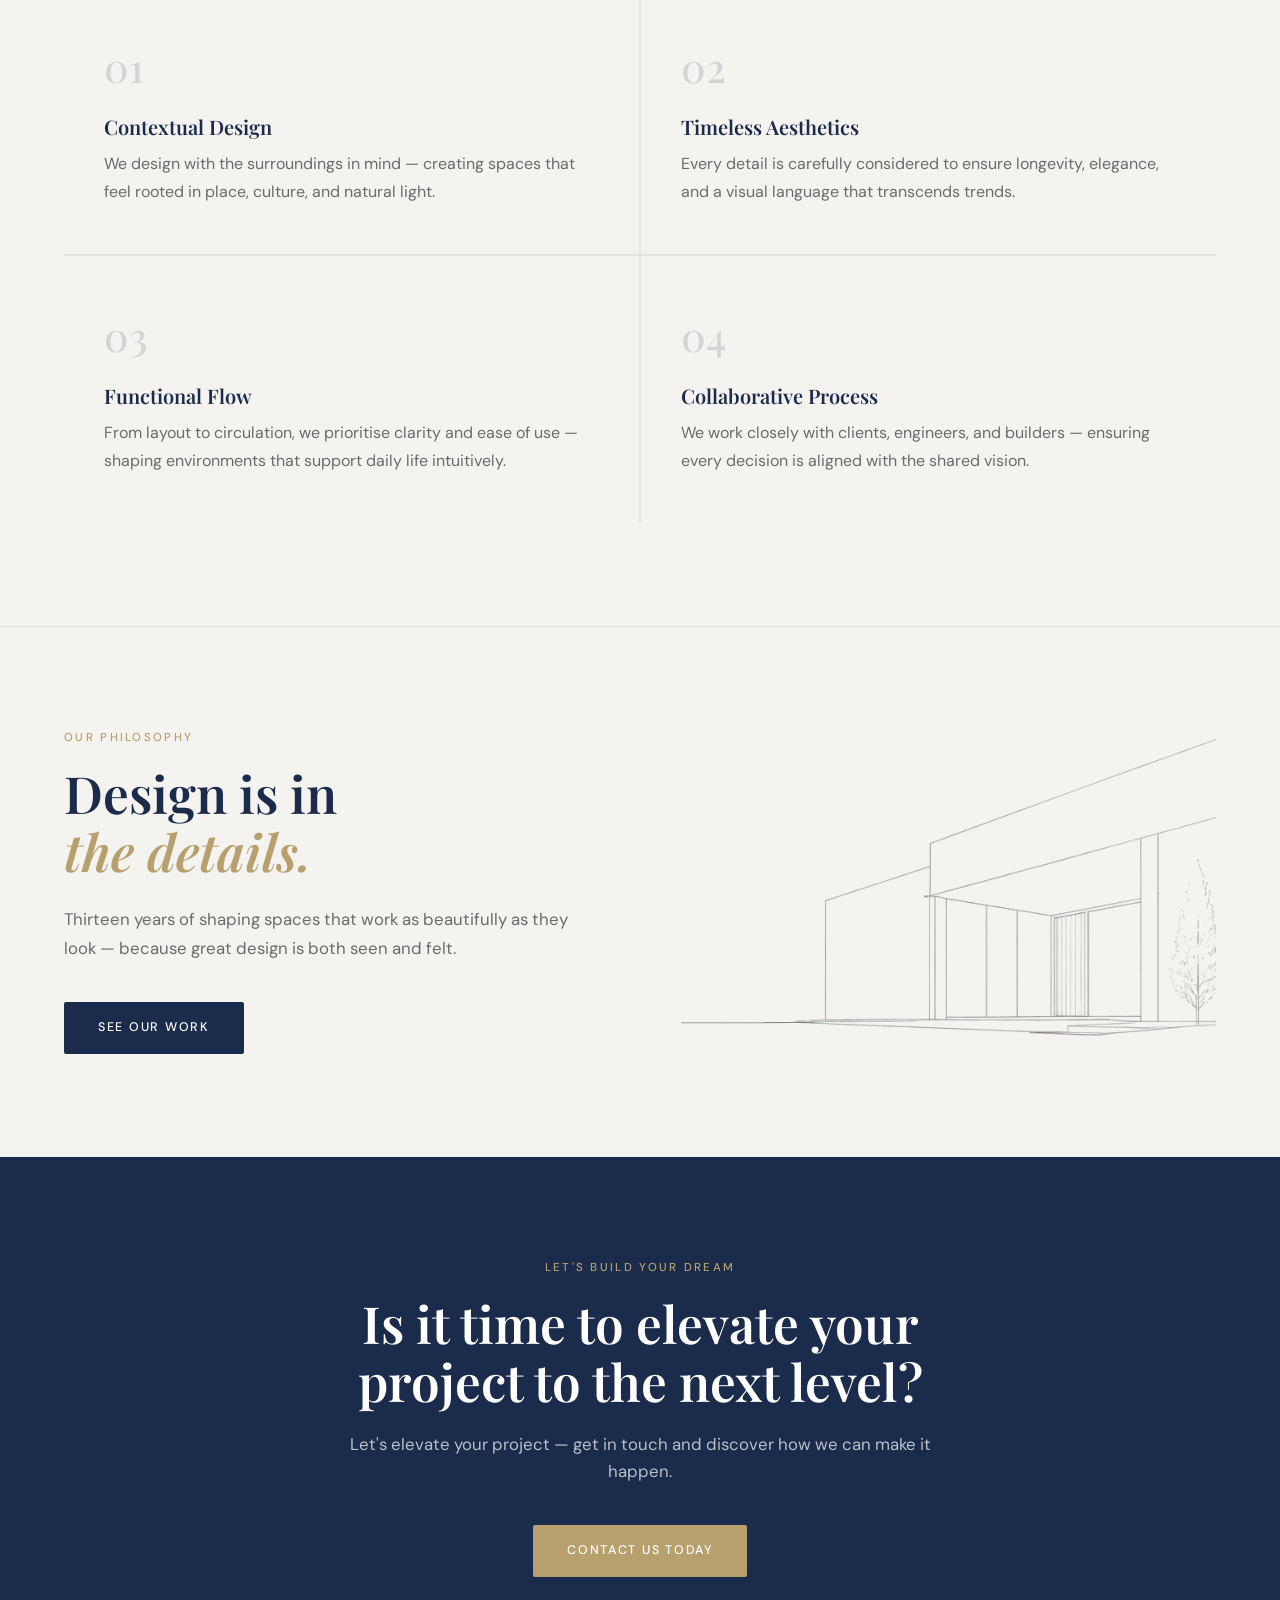
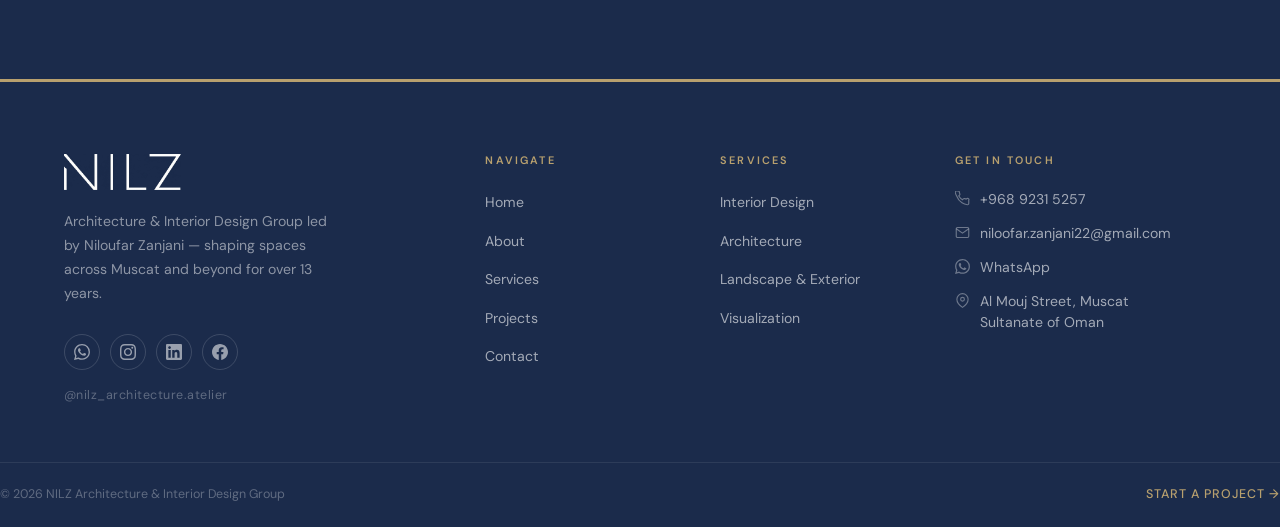
==== commit 27477e00: "fix: correct degree to M.Arch on About page Co-Authored-By: Claude Sonnet 4.6 <noreply@anthropic.com" ====
--- a/about.html
+++ b/about.html
@@ -29,7 +29,7 @@
         <div class="about-bio__stats">
           <div class="stat-item"><span class="stat-number">13+</span><span class="stat-label">Years Experience</span></div>
           <div class="stat-item"><span class="stat-number">OSE</span><span class="stat-label">Member</span></div>
-          <div class="stat-item"><span class="stat-number">M.Sc</span><span class="stat-label">Architecture</span></div>
+          <div class="stat-item"><span class="stat-number">M.Arch</span><span class="stat-label">Architecture</span></div>
         </div>
       </div>
       <div class="about-bio__text">
--- a/css/style.css
+++ b/css/style.css
@@ -241,58 +241,107 @@
 #site-footer {
   background: var(--navy);
   color: var(--white);
-  padding-top: 80px;
-}
-.footer-inner {
-  display: grid;
-  grid-template-columns: 2fr 1fr 1fr;
-  gap: 60px;
-  padding-bottom: 60px;
-  border-bottom: 1px solid rgba(255,255,255,0.1);
-}
-.footer-logo {
-  height: 34px;
-  width: auto;
-  margin-bottom: 16px;
-  display: block;
-}
-.footer-tagline { font-size: 0.85rem; color: rgba(255,255,255,0.55); margin-bottom: 24px; font-style: italic; }
-.footer-social { display: flex; gap: 16px; }
-.footer-social a { color: rgba(255,255,255,0.55); transition: color 0.3s; }
-.footer-social a:hover { color: var(--gold); }
-.footer-social svg { width: 20px; height: 20px; }
+  padding-top: 72px;
+  border-top: 3px solid var(--gold);
+}
+.footer-main {
+  display: grid;
+  grid-template-columns: 2fr 1fr 1fr 1.4fr;
+  gap: 48px;
+  padding-bottom: 56px;
+  border-bottom: 1px solid rgba(255,255,255,0.08);
+}
+
+/* Brand column */
+.footer-logo { height: 36px; width: auto; display: block; margin-bottom: 20px; }
+.footer-desc {
+  font-size: 0.88rem;
+  color: rgba(255,255,255,0.5);
+  line-height: 1.7;
+  margin-bottom: 28px;
+  max-width: 280px;
+}
+.footer-social { display: flex; gap: 10px; margin-bottom: 16px; }
+.footer-social a {
+  display: flex; align-items: center; justify-content: center;
+  width: 36px; height: 36px;
+  border-radius: 50%;
+  border: 1px solid rgba(255,255,255,0.15);
+  color: rgba(255,255,255,0.55);
+  transition: background 0.3s, color 0.3s, border-color 0.3s;
+}
+.footer-social a:hover { background: var(--gold); border-color: var(--gold); color: var(--white); }
+.footer-social svg { width: 16px; height: 16px; }
+.footer-instagram {
+  font-size: 0.78rem;
+  color: rgba(255,255,255,0.3);
+  letter-spacing: 0.04em;
+}
+
+/* Column headings */
 .footer-heading {
   font-family: var(--font-body);
-  font-size: 0.7rem;
+  font-size: 0.68rem;
   font-weight: 600;
-  letter-spacing: 0.18em;
+  letter-spacing: 0.2em;
   text-transform: uppercase;
   color: var(--gold);
-  margin-bottom: 20px;
-}
-.footer-col ul { display: flex; flex-direction: column; gap: 12px; }
+  margin-bottom: 22px;
+}
+
+/* Nav + Services columns */
+.footer-col ul { display: flex; flex-direction: column; gap: 13px; }
 .footer-col a, .footer-col span {
-  font-size: 0.9rem;
-  color: rgba(255,255,255,0.65);
+  font-size: 0.88rem;
+  color: rgba(255,255,255,0.6);
   transition: color 0.3s;
   line-height: 1.5;
 }
 .footer-col a:hover { color: var(--white); }
+
+/* Contact column */
+.footer-contact-row {
+  display: flex;
+  align-items: flex-start;
+  gap: 10px;
+  font-size: 0.88rem;
+  color: rgba(255,255,255,0.6) !important;
+  transition: color 0.3s;
+  line-height: 1.5;
+}
+.footer-contact-row:hover { color: var(--white) !important; }
+.footer-contact-row svg { width: 15px; height: 15px; flex-shrink: 0; margin-top: 2px; opacity: 0.6; }
+.footer-address { cursor: default; }
+.footer-address:hover { color: rgba(255,255,255,0.6) !important; }
+
+/* Bottom bar */
 .footer-bottom {
   display: flex;
   justify-content: space-between;
-  padding: 24px 0;
+  align-items: center;
+  padding: 22px 0;
   font-size: 0.78rem;
-  color: rgba(255,255,255,0.35);
-}
-@media (max-width: 900px) {
-  .footer-inner { grid-template-columns: 1fr 1fr; gap: 40px; }
+  color: rgba(255,255,255,0.3);
+}
+.footer-bottom-cta {
+  font-size: 0.78rem;
+  font-weight: 500;
+  letter-spacing: 0.08em;
+  color: var(--gold) !important;
+  text-transform: uppercase;
+  transition: opacity 0.3s;
+}
+.footer-bottom-cta:hover { opacity: 0.7; }
+
+@media (max-width: 1024px) {
+  .footer-main { grid-template-columns: 1fr 1fr; gap: 40px; }
   .footer-brand { grid-column: span 2; }
+  .footer-desc  { max-width: 100%; }
 }
 @media (max-width: 600px) {
-  .footer-inner { grid-template-columns: 1fr; }
+  .footer-main { grid-template-columns: 1fr; }
   .footer-brand { grid-column: span 1; }
-  .footer-bottom { flex-direction: column; gap: 8px; }
+  .footer-bottom { flex-direction: column; gap: 12px; text-align: center; }
 }
 
 /* ─── CTA Section ────────────────────────── */
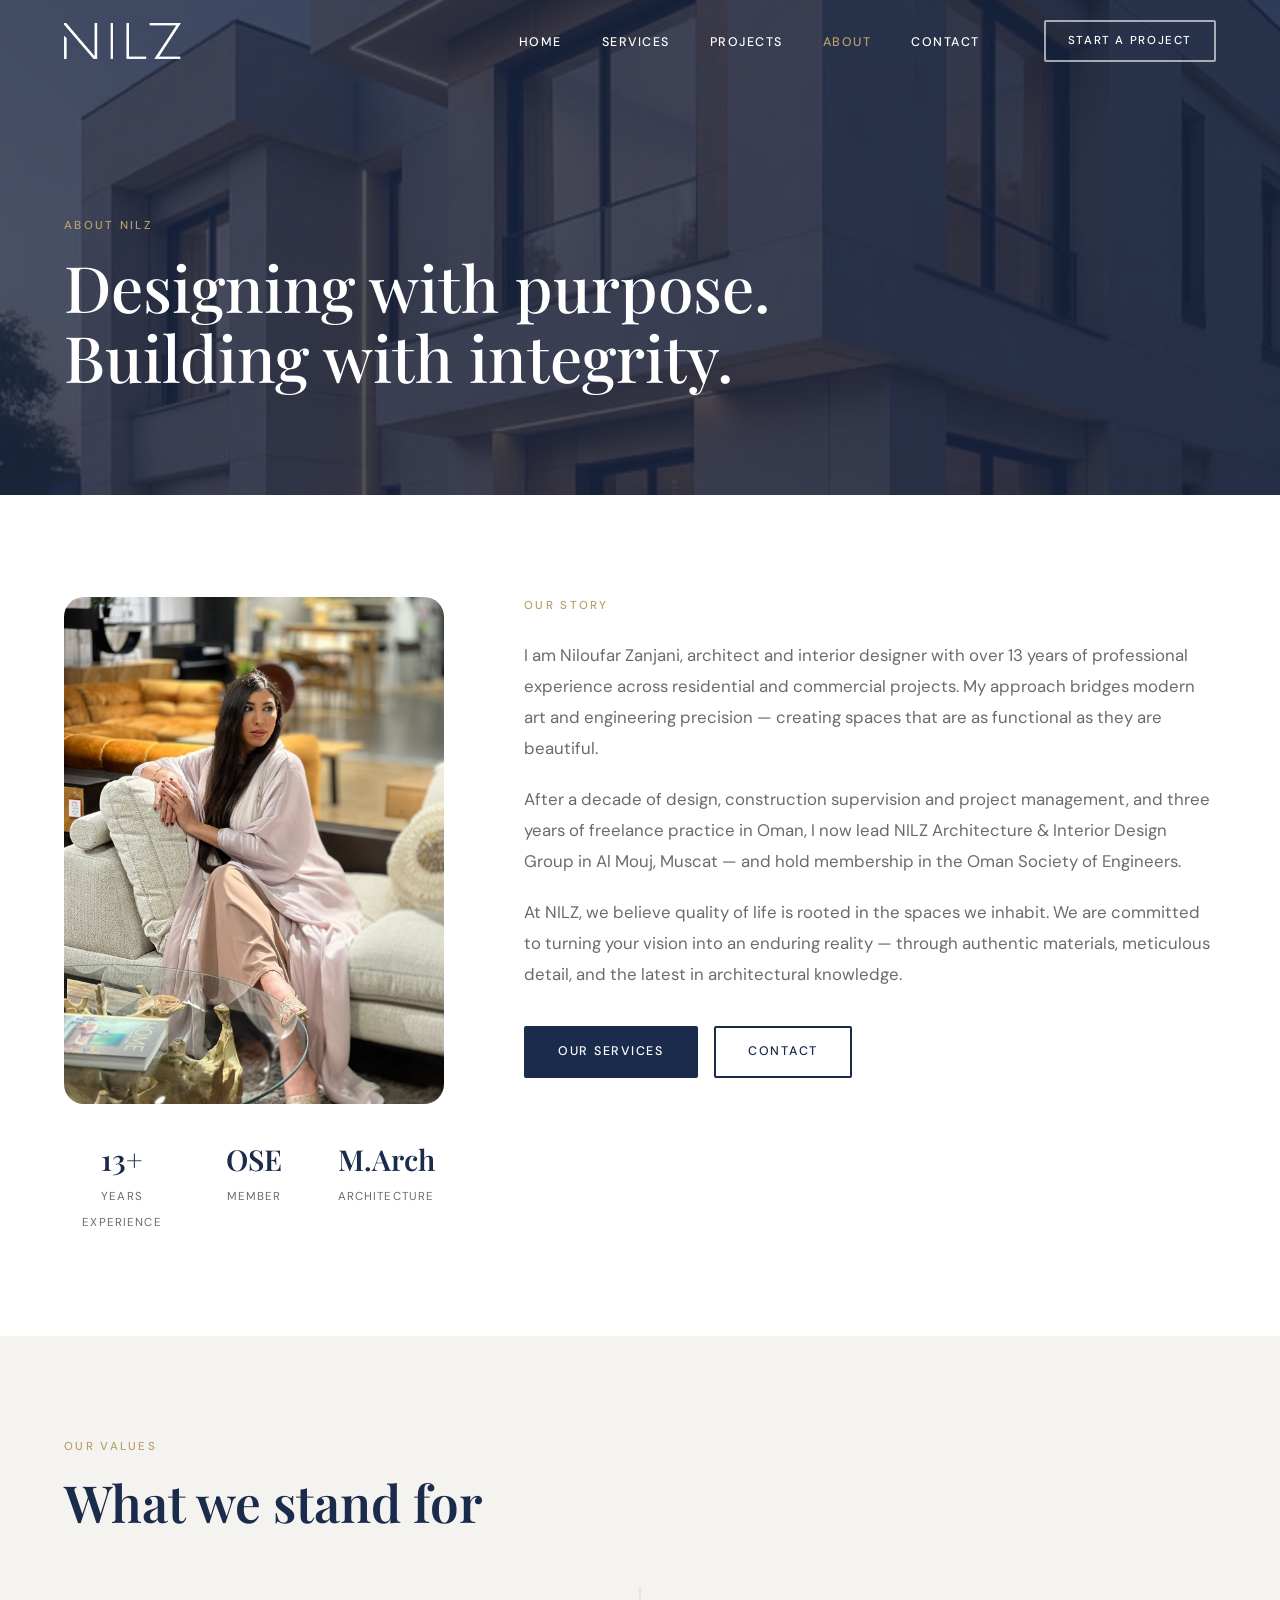
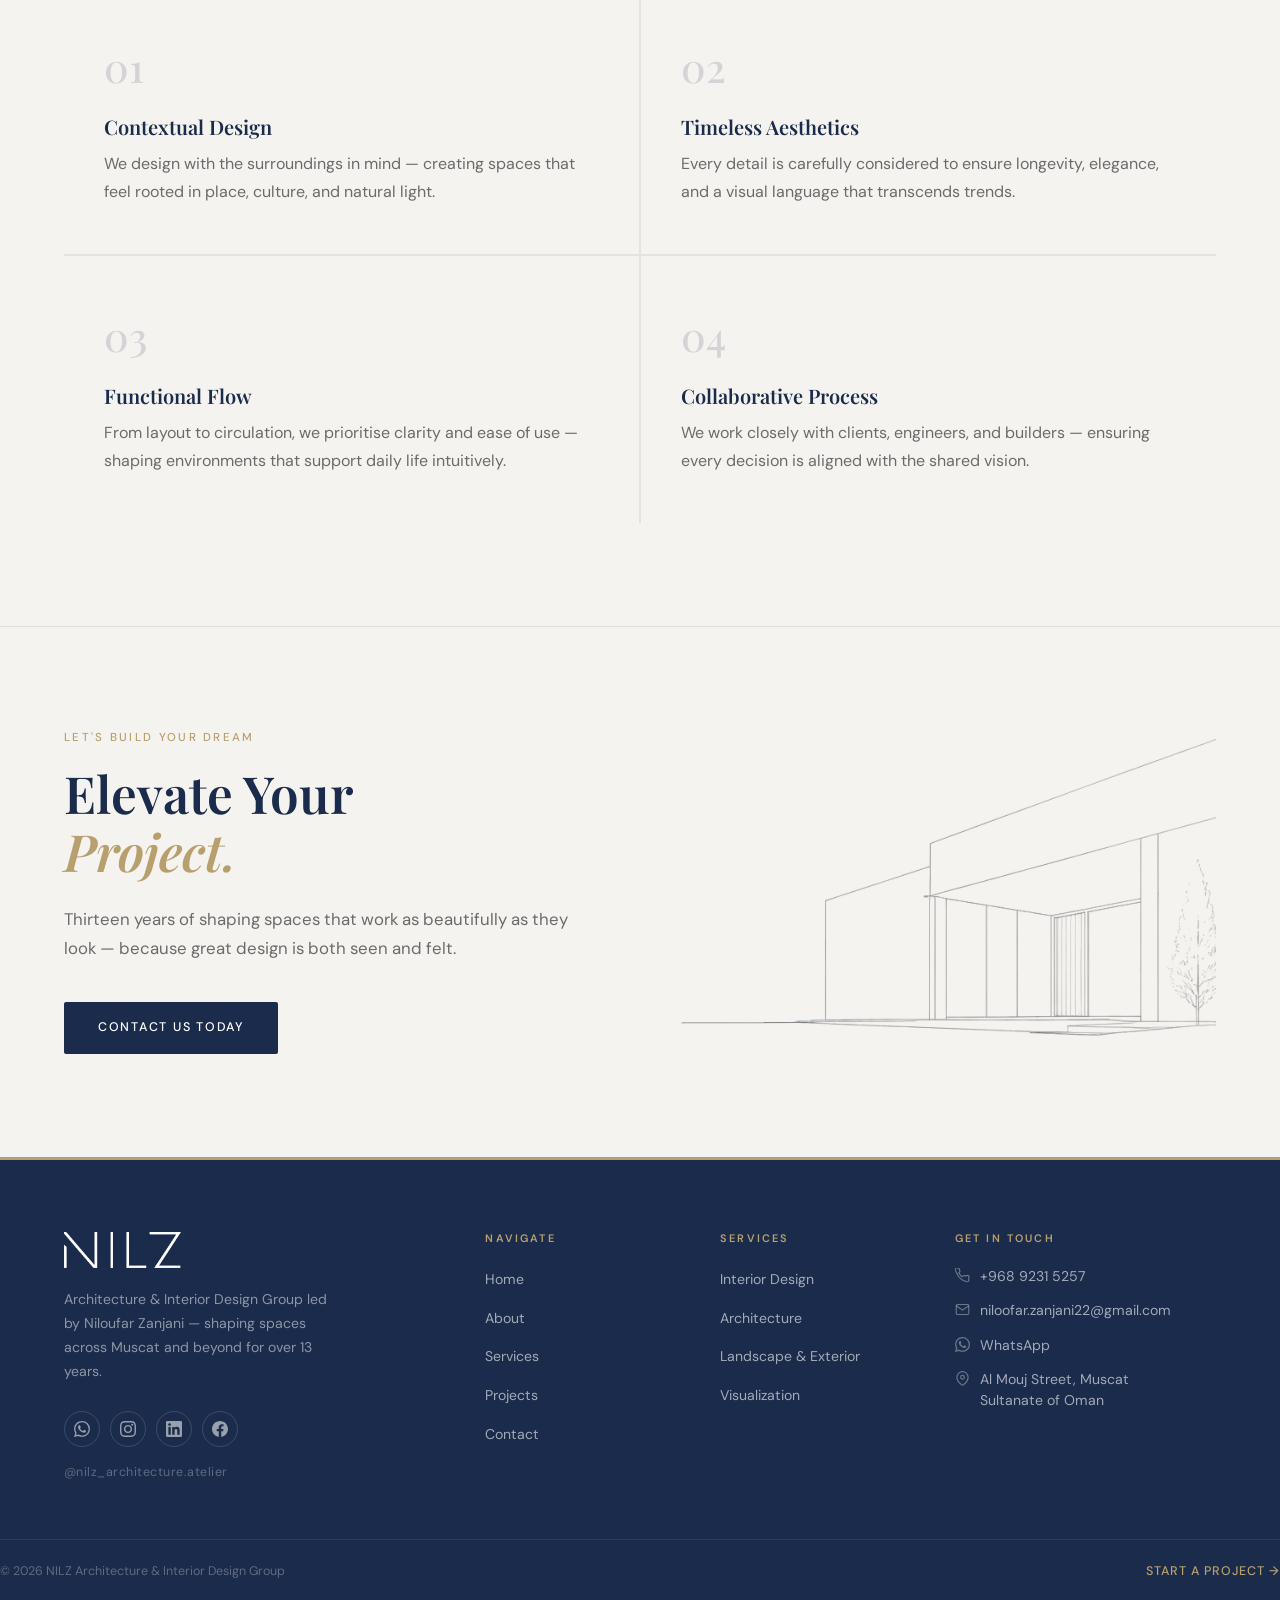
==== commit 7b491591: "refactor: replace CTA section with unified statement block on all pages - Remove navy CTA section fr" ====
--- a/about.html
+++ b/about.html
@@ -59,8 +59,6 @@
   <!-- ── Rotating 360° ───────────────────── -->
   <div id="rotating-text-placeholder"></div>
 
-  <!-- ── CTA ─────────────────────────────── -->
-  <div id="cta-placeholder"></div>
 
   <script src="https://identity.netlify.com/v1/netlify-identity-widget.js"></script>
   <script>
@@ -73,21 +71,19 @@
   <script type="module">
     import { initHeader } from './js/components/header.js';
     import { initFooter } from './js/components/footer.js';
-    import { initCTA    } from './js/components/cta.js';
     import { initRotatingText } from './js/components/rotating-text.js';
     import { loadSite, renderSiteContent } from './js/content.js';
     import { init as initMain } from './js/main.js';
 
     initHeader();
     initFooter();
-    initCTA('#cta-placeholder');
     initRotatingText('#rotating-text-placeholder', {
-      tag:            'Our Philosophy',
-      headline:       'Design is in',
-      headlineEm:     'the details.',
+      tag:            "Let's Build Your Dream",
+      headline:       'Elevate Your',
+      headlineEm:     'Project.',
       sub:            'Thirteen years of shaping spaces that work as beautifully as they look — because great design is both seen and felt.',
-      ctaLabel:       'See Our Work',
-      ctaHref:        'projects.html',
+      ctaLabel:       'Contact Us Today',
+      ctaHref:        'contact.html',
       decorativeImage:'assets/images/line-art-hero.png',
     });
 
